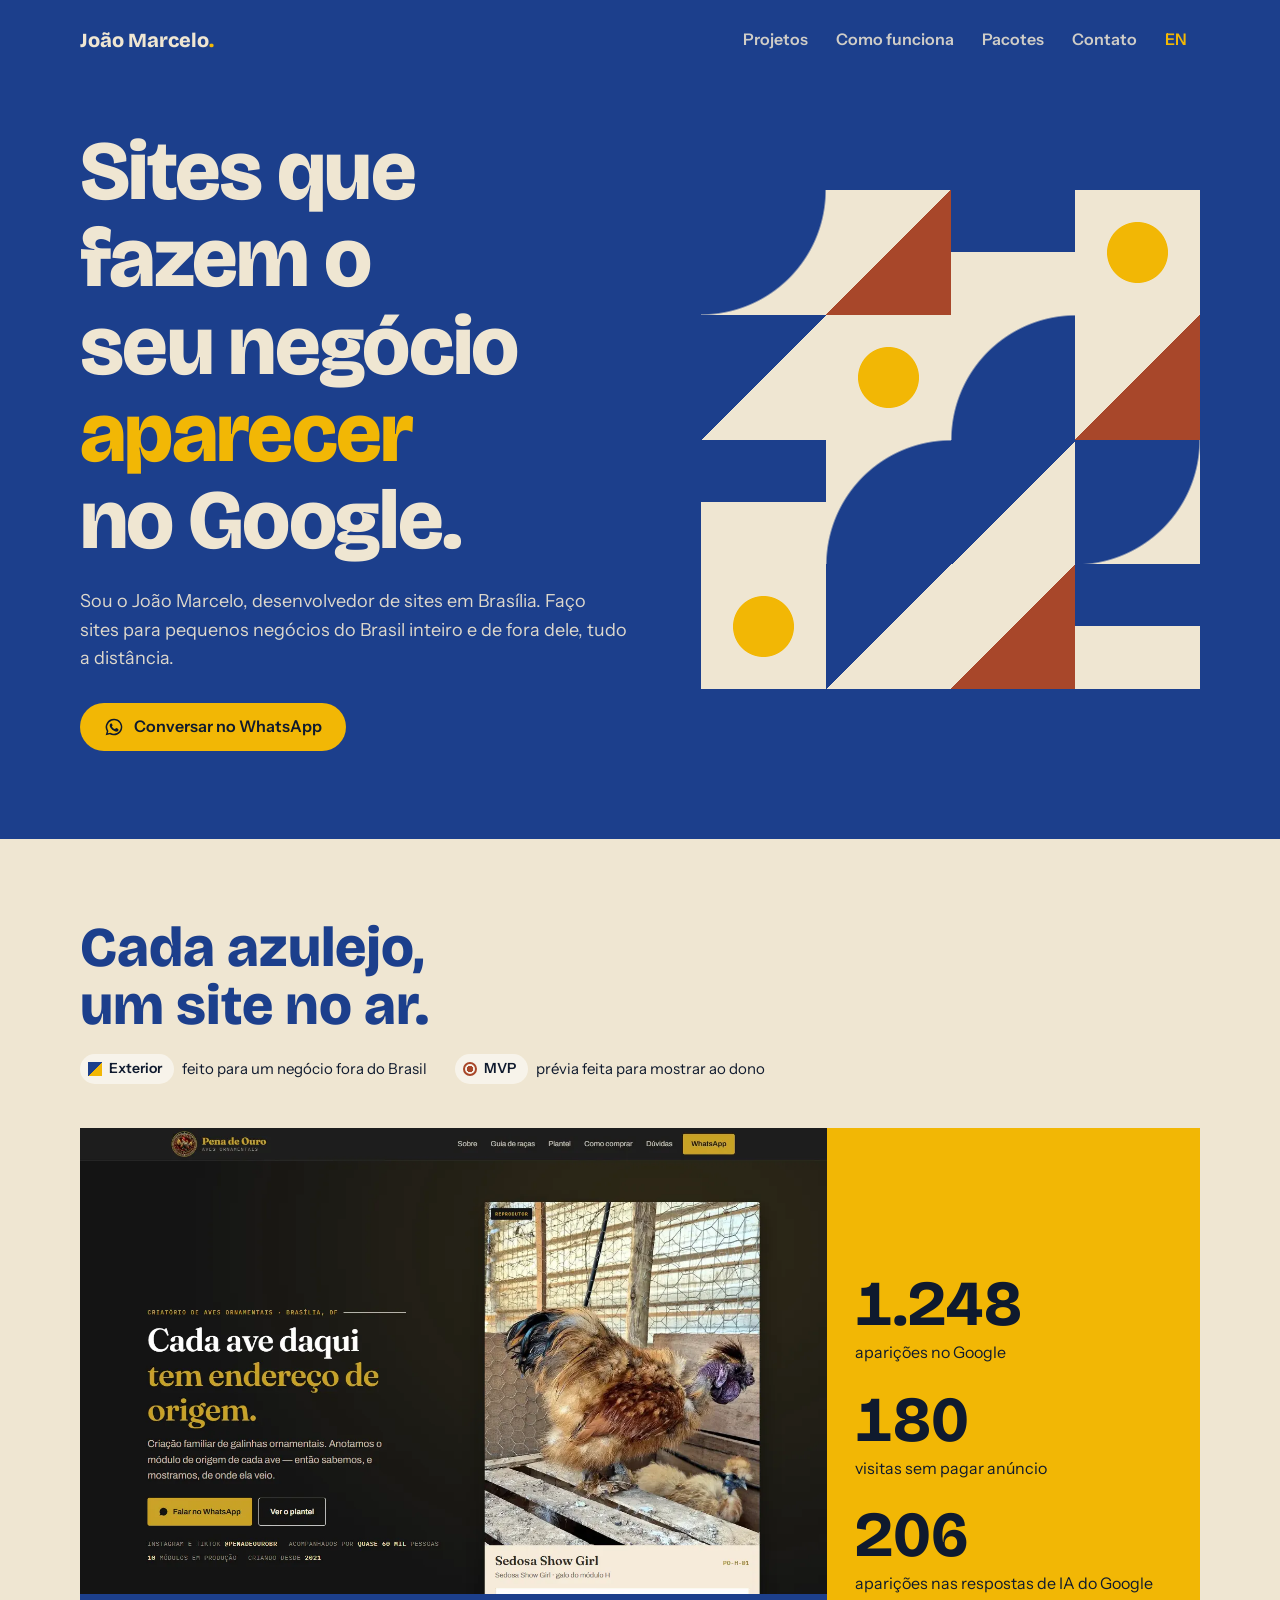
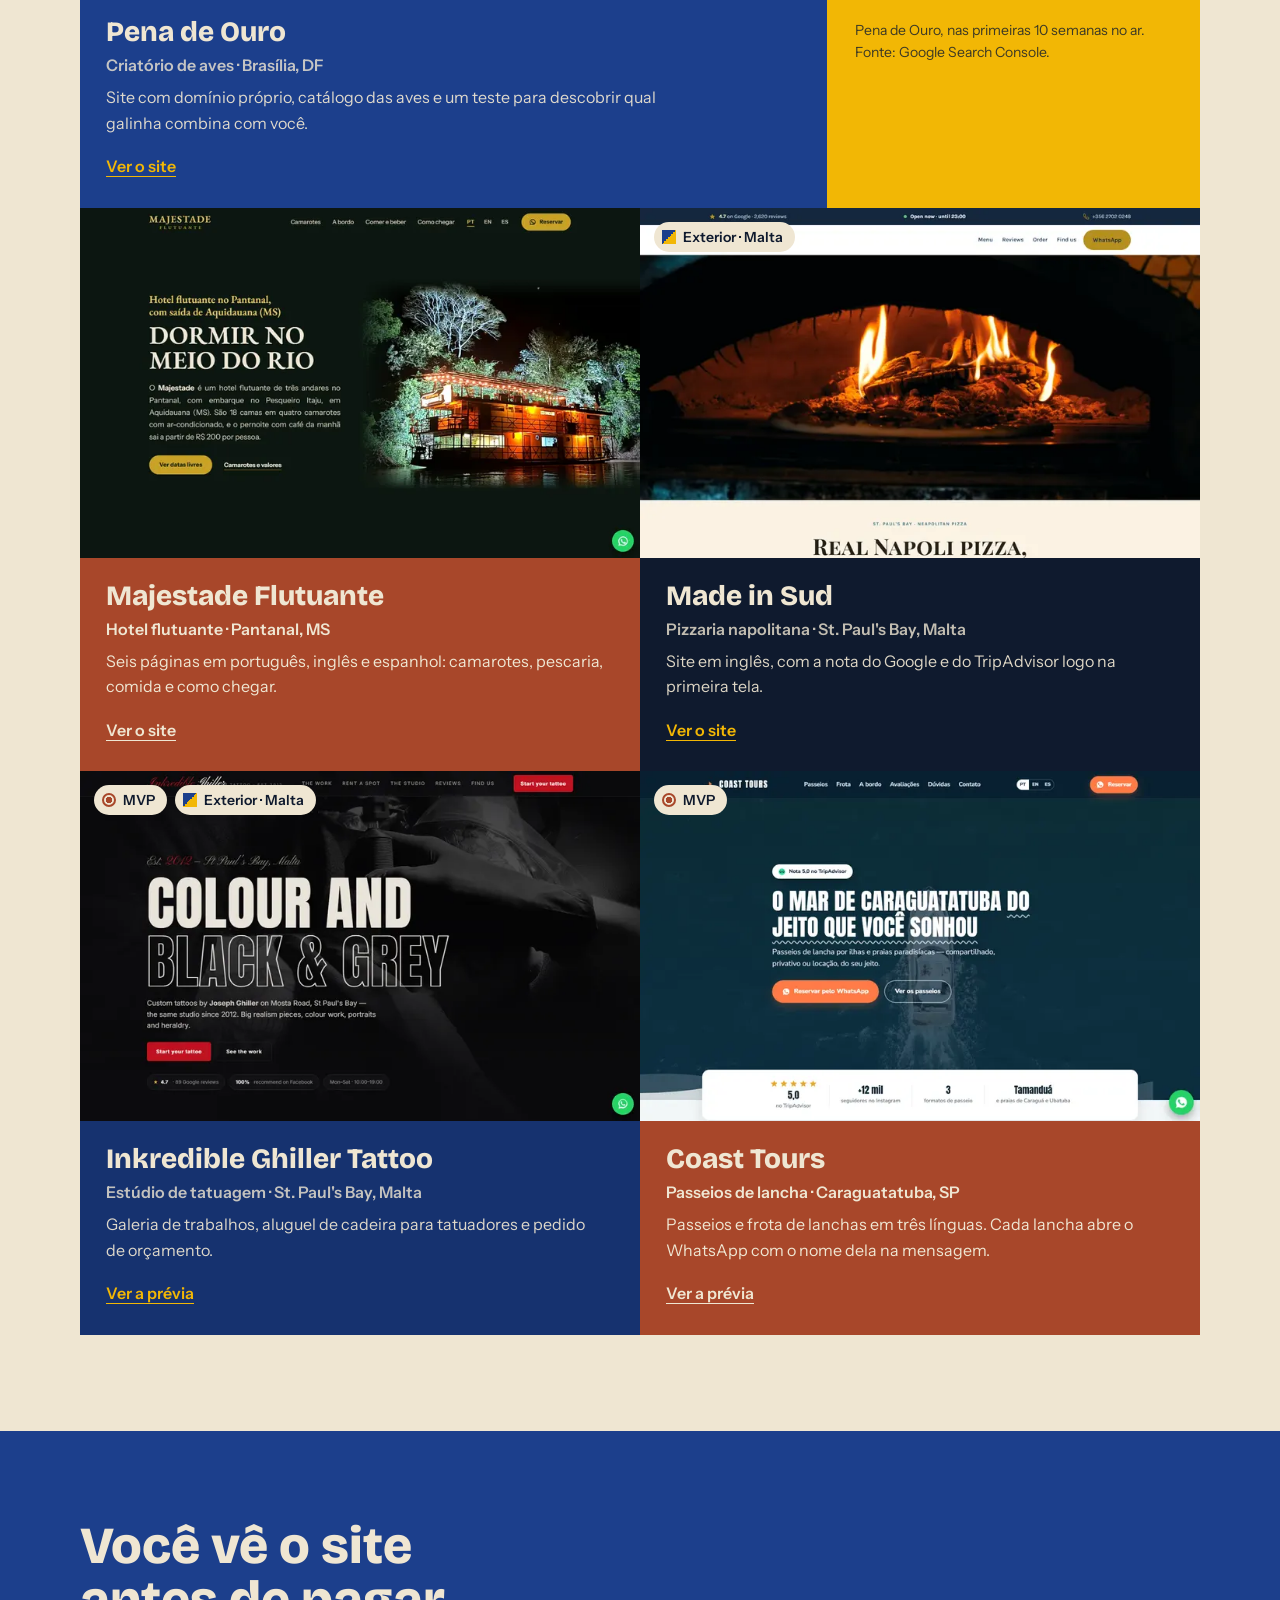
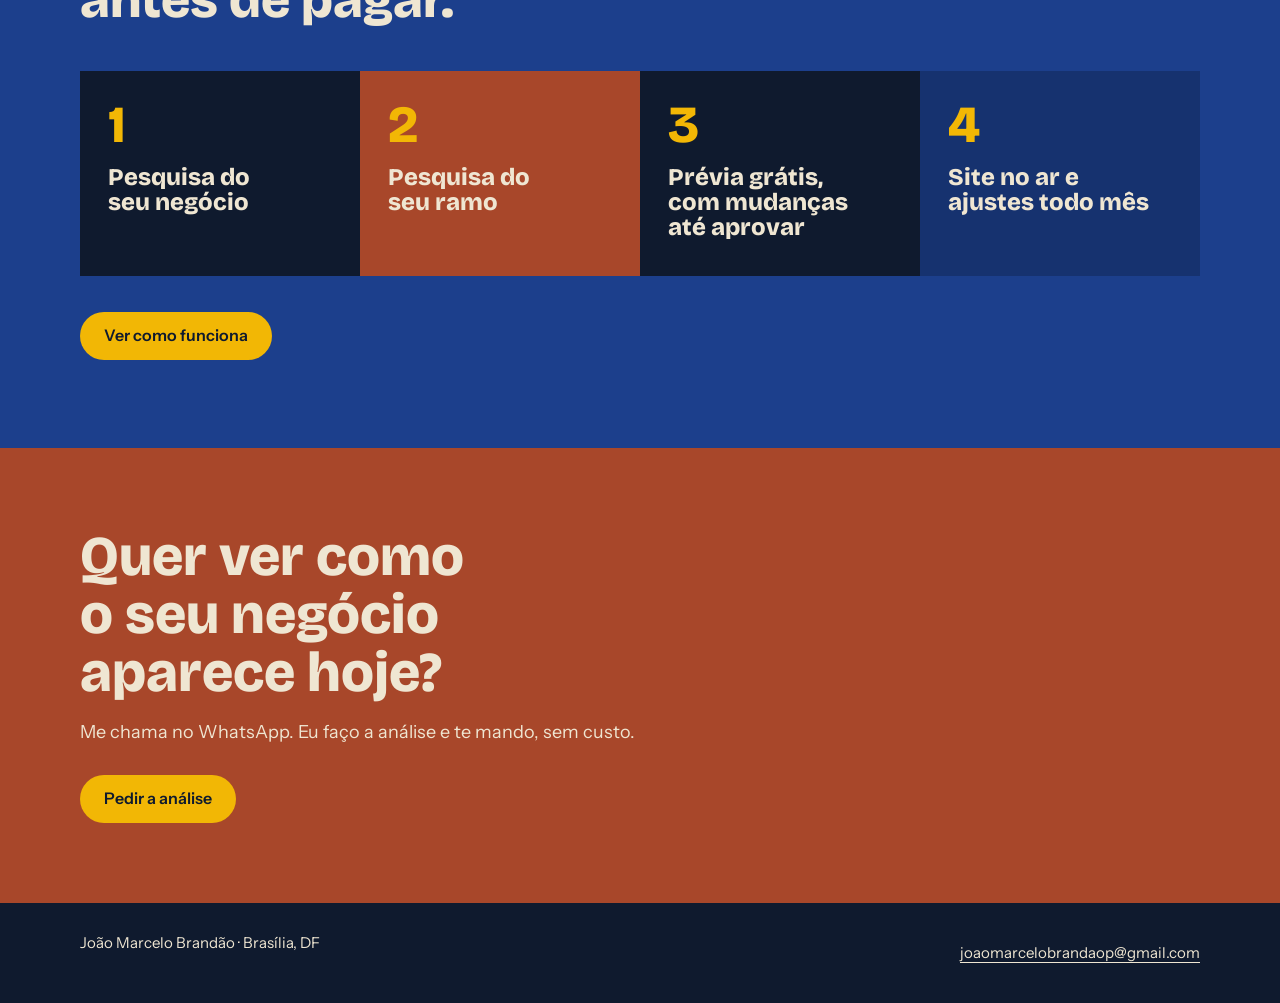
==== index.html @ 2b0d9956 "Portfólio Sites JM: início, como funciona e pacotes, em português e inglês Co-Authored-By: Claude Op" ====
<!doctype html>
<html lang="pt-BR">
<head>
<meta charset="utf-8">
<meta name="viewport" content="width=device-width,initial-scale=1">
<title>João Marcelo · Sites para pequenos negócios</title>
<meta name="description" content="João Marcelo, desenvolvedor de sites em Brasília. Sites para pequenos negócios do Brasil inteiro e do exterior, feitos para aparecer no Google.">
<link rel="icon" href="data:image/svg+xml,%3Csvg xmlns=%27http://www.w3.org/2000/svg%27 viewBox=%270 0 32 32%27%3E%3Crect width=%2732%27 height=%2732%27 fill=%27%23EFE6D2%27/%3E%3Cpath d=%27M0 0h32L0 32z%27 fill=%27%231C3F8C%27/%3E%3Ccircle cx=%2722%27 cy=%2722%27 r=%276%27 fill=%27%23F2B705%27/%3E%3C/svg%3E">
<meta property="og:title" content="João Marcelo · Sites para pequenos negócios">
<meta property="og:description" content="João Marcelo, desenvolvedor de sites em Brasília. Sites para pequenos negócios do Brasil inteiro e do exterior, feitos para aparecer no Google.">
<meta property="og:type" content="website">
<meta property="og:locale" content="pt_BR">
<meta name="theme-color" content="#1C3F8C">
<link rel="alternate" hreflang="pt-BR" href="index.html">
<link rel="alternate" hreflang="en" href="en/index.html">
<link rel="alternate" hreflang="x-default" href="index.html">
<link rel="preload" href="fontes/bricolage-grotesque.woff2" as="font" type="font/woff2" crossorigin>
<link rel="stylesheet" href="estilo.css">
</head>
<body>
<a class="pular" href="#conteudo">Pular para o conteúdo</a>

<header class="wrap topo">
  <a class="marca" href="#">João Marcelo<span>.</span></a>
  <nav><a href="#projetos">Projetos</a><a href="como-funciona.html">Como funciona</a><a href="pacotes.html">Pacotes</a><a href="#contato">Contato</a><a class="lingua" href="en/index.html" lang="en" hreflang="en">EN</a></nav>
</header>

<main id="conteudo">
<section class="wrap hero">
  <div>
    <h1>Sites que fazem o seu negócio <em>aparecer</em> no Google.</h1>
    <p>Sou o João Marcelo, desenvolvedor de sites em Brasília. Faço sites para pequenos negócios do Brasil inteiro e de fora dele, tudo a distância.</p>
    <a class="btn" data-wa="hero" href="#">
      <svg viewBox="0 0 24 24" fill="currentColor" aria-hidden="true"><path d="M12 2a10 10 0 0 0-8.6 15.1L2 22l5-1.3A10 10 0 1 0 12 2Zm0 18.2a8.2 8.2 0 0 1-4.2-1.2l-.3-.2-3 .8.8-2.9-.2-.3A8.2 8.2 0 1 1 12 20.2Zm4.5-6.1c-.2-.1-1.5-.7-1.7-.8-.2-.1-.4-.1-.6.1l-.8 1c-.1.2-.3.2-.5.1a6.7 6.7 0 0 1-3.3-2.9c-.3-.4.2-.4.7-1.3.1-.2 0-.3 0-.4l-.8-1.8c-.2-.5-.4-.4-.6-.4h-.5a1 1 0 0 0-.7.3 3 3 0 0 0-.9 2.2 5.2 5.2 0 0 0 1.1 2.7 11.8 11.8 0 0 0 4.5 4c1.7.7 2.3.8 3.2.6.5-.1 1.5-.6 1.7-1.2.2-.6.2-1.1.2-1.2-.1-.1-.3-.2-.5-.3Z"/></svg>
      Conversar no WhatsApp</a>
  </div>
  <div class="painel" aria-hidden="true">
    <i class="az q1" style="--i:0"></i><i class="az t2" style="--i:1"></i><i class="az h1" style="--i:2"></i><i class="az c1" style="--i:3"></i>
    <i class="az t1" style="--i:4"></i><i class="az c1" style="--i:5"></i><i class="az q2" style="--i:6"></i><i class="az t2" style="--i:7"></i>
    <i class="az h1" style="--i:8"></i><i class="az q2" style="--i:9"></i><i class="az t1" style="--i:10"></i><i class="az q1" style="--i:11"></i>
    <i class="az c1" style="--i:12"></i><i class="az t1" style="--i:13"></i><i class="az t2" style="--i:14"></i><i class="az h1" style="--i:15"></i>
  </div>
</section>

<section class="projetos" id="projetos">
  <div class="wrap">
    <h2>Cada azulejo, um site no ar.</h2>
    <div class="legenda">
      <span><b class="selo ext"><i></i>Exterior</b> feito para um negócio fora do Brasil</span>
      <span><b class="selo mvp"><i></i>MVP</b> prévia feita para mostrar ao dono</span>
    </div>

    <div class="grade">
      <a class="proj grande cor-azul" href="https://criatoriopenadeouro.com.br" target="_blank" rel="noopener">
        <div class="foto"><img src="img/pena-de-ouro-1440.webp" srcset="img/pena-de-ouro-720.webp 720w, img/pena-de-ouro-1440.webp 1440w" sizes="(max-width:860px) 100vw, 760px" width="1440" height="900" alt="Primeira tela do site do Pena de Ouro, com uma galinha ornamental"></div>
        <div class="info">
          <h3>Pena de Ouro</h3>
          <span class="onde">Criatório de aves · Brasília, DF</span>
          <p>Site com domínio próprio, catálogo das aves e um teste para descobrir qual galinha combina com você.</p>
          <span class="ver">Ver o site<span class="sr"> (abre em outra aba)</span></span>
        </div>
      </a>
      <div class="numeros">
        <div><strong>1.248</strong><span>aparições no Google</span></div>
        <div><strong>180</strong><span>visitas sem pagar anúncio</span></div>
        <div><strong>206</strong><span>aparições nas respostas de IA do Google</span></div>
        <small>Pena de Ouro, nas primeiras 10 semanas no ar. Fonte: Google Search Console.</small>
      </div>

      <a class="proj cor-terra" href="https://majestade-flutuante.vercel.app" target="_blank" rel="noopener">
        <div class="foto"><img src="img/majestade-1440.webp" srcset="img/majestade-720.webp 720w, img/majestade-1440.webp 1440w" sizes="(max-width:860px) 100vw, 570px" width="1440" height="900" loading="lazy" alt="Primeira tela do site do Majestade, um hotel flutuante iluminado à noite no rio"></div>
        <div class="info">
          <h3>Majestade Flutuante</h3>
          <span class="onde">Hotel flutuante · Pantanal, MS</span>
          <p>Seis páginas em português, inglês e espanhol: camarotes, pescaria, comida e como chegar.</p>
          <span class="ver">Ver o site<span class="sr"> (abre em outra aba)</span></span>
        </div>
      </a>

      <a class="proj cor-noite" href="https://made-in-sud.vercel.app" target="_blank" rel="noopener">
        <div class="foto"><img src="img/made-in-sud-1440.webp" srcset="img/made-in-sud-720.webp 720w, img/made-in-sud-1440.webp 1440w" sizes="(max-width:860px) 100vw, 570px" width="1440" height="900" loading="lazy" alt="Primeira tela do site da Made in Sud, com o forno a lenha aceso">
          <div class="marcas"><b class="selo ext"><i></i>Exterior · Malta</b></div></div>
        <div class="info">
          <h3>Made in Sud</h3>
          <span class="onde">Pizzaria napolitana · St. Paul's Bay, Malta</span>
          <p>Site em inglês, com a nota do Google e do TripAdvisor logo na primeira tela.</p>
          <span class="ver">Ver o site<span class="sr"> (abre em outra aba)</span></span>
        </div>
      </a>

      <a class="proj cor-azulesc" href="https://inkredibel-ghiller-tattoo-malta.vercel.app" target="_blank" rel="noopener">
        <div class="foto"><img src="img/ghiller-1440.webp" srcset="img/ghiller-720.webp 720w, img/ghiller-1440.webp 1440w" sizes="(max-width:860px) 100vw, 570px" width="1440" height="900" loading="lazy" alt="Primeira tela do site do Inkredible Ghiller Tattoo, em preto e branco">
          <div class="marcas"><b class="selo mvp"><i></i>MVP</b><b class="selo ext"><i></i>Exterior · Malta</b></div></div>
        <div class="info">
          <h3>Inkredible Ghiller Tattoo</h3>
          <span class="onde">Estúdio de tatuagem · St. Paul's Bay, Malta</span>
          <p>Galeria de trabalhos, aluguel de cadeira para tatuadores e pedido de orçamento.</p>
          <span class="ver">Ver a prévia<span class="sr"> (abre em outra aba)</span></span>
        </div>
      </a>

      <a class="proj cor-terra" href="https://coast-tours.vercel.app" target="_blank" rel="noopener">
        <div class="foto"><img src="img/coast-tours-1440.webp" srcset="img/coast-tours-720.webp 720w, img/coast-tours-1440.webp 1440w" sizes="(max-width:860px) 100vw, 570px" width="1440" height="900" loading="lazy" alt="Primeira tela do site da Coast Tours, com o mar de Caraguatatuba">
          <div class="marcas"><b class="selo mvp"><i></i>MVP</b></div></div>
        <div class="info">
          <h3>Coast Tours</h3>
          <span class="onde">Passeios de lancha · Caraguatatuba, SP</span>
          <p>Passeios e frota de lanchas em três línguas. Cada lancha abre o WhatsApp com o nome dela na mensagem.</p>
          <span class="ver">Ver a prévia<span class="sr"> (abre em outra aba)</span></span>
        </div>
      </a>
    </div>
  </div>
</section>

<section class="como" id="como">
  <div class="wrap">
    <h2>Você vê o site antes de pagar.</h2>
    <ol class="passos passos-4">
      <li><h3>Pesquisa do seu negócio</h3></li>
      <li><h3>Pesquisa do seu ramo</h3></li>
      <li><h3>Prévia grátis, com mudanças até aprovar</h3></li>
      <li><h3>Site no ar e ajustes todo mês</h3></li>
    </ol>
    <a class="btn" href="como-funciona.html">Ver como funciona</a>
  </div>
</section>

<section class="contato" id="contato">
  <div class="wrap">
    <h2>Quer ver como o seu negócio aparece hoje?</h2>
    <p>Me chama no WhatsApp. Eu faço a análise e te mando, sem custo.</p>
    <a class="btn" data-wa="contato" href="#">Pedir a análise</a>
  </div>
</section>
</main>

<footer class="rodape">
  <div class="wrap">
    <span>João Marcelo Brandão · Brasília, DF</span>
    <a href="mailto:joaomarcelobrandaop@gmail.com">joaomarcelobrandaop@gmail.com</a>
  </div>
</footer>

<script>
/* ===== CONFIG: dados que você pode editar ===== */
const CONFIG = {
  whatsapp: "5561999986693",
  mensagens: {
    hero: "Oi, João! Vi seu portfólio e quero conversar sobre um site.",
    contato: "Oi, João! Quero a análise de como o meu negócio aparece no Google. Meu negócio é:"
  }
};

/* ===== INTEGRACOES: tudo desligado. Ligar só com banner de consentimento (regra 8). ===== */
const INTEGRACOES = {
  ga4: { ligado: false, id: "" },
  pixel: { ligado: false, id: "" }
};

document.querySelectorAll("[data-wa]").forEach(a => {
  const msg = CONFIG.mensagens[a.dataset.wa] || "";
  a.href = "https://wa.me/" + CONFIG.whatsapp + "?text=" + encodeURIComponent(msg);
  a.target = "_blank"; a.rel = "noopener";
});
</script>
</body>
</html>
---- estilo.css ----
/* fontes guardadas junto com o site (regra 8: nada de IP do visitante indo ao Google) */
@font-face{font-family:"Bricolage Grotesque";font-style:normal;font-weight:500 800;font-display:swap;
  src:url(fontes/bricolage-grotesque.woff2) format("woff2")}
@font-face{font-family:"Instrument Sans";font-style:normal;font-weight:400 600;font-display:swap;
  src:url(fontes/instrument-sans.woff2) format("woff2")}
:root{
  --azul:#1C3F8C; --azul-esc:#16326F; --ipe:#F2B705; --terra:#A8472A;
  --papel:#EFE6D2; --noite:#0F1A2E; --ipe-claro:#FFC933;
  --ease-out:cubic-bezier(0.23,1,0.32,1);
}
*{box-sizing:border-box;margin:0;padding:0}
html{scroll-behavior:smooth}
body{font:16px/1.6 "Instrument Sans",system-ui,sans-serif;color:var(--papel);background:var(--azul);overflow-x:hidden}
img{display:block;max-width:100%;height:auto}
a{color:inherit}
h1,h2,h3{font-family:"Bricolage Grotesque",sans-serif;font-weight:800;line-height:1.04;text-wrap:balance}
.wrap{max-width:1160px;margin:0 auto;padding:0 20px}
:focus-visible{outline:3px solid var(--ipe);outline-offset:3px}

.btn{display:inline-flex;align-items:center;gap:10px;min-height:48px;padding:0 24px;border-radius:999px;
  background:var(--ipe);color:var(--noite);font-weight:600;text-decoration:none;transition:transform .16s var(--ease-out)}
.btn:active{transform:scale(.97)}
.btn svg{width:20px;height:20px}

/* ---------- topo ---------- */
.topo{display:flex;justify-content:space-between;align-items:center;padding-block:18px}
.marca{display:inline-flex;align-items:center;min-height:44px;font-family:"Bricolage Grotesque";font-weight:800;font-size:20px;text-decoration:none}
.marca span{color:var(--ipe)}
.topo nav{display:flex;gap:4px}
.topo nav a{display:inline-flex;align-items:center;min-height:44px;padding:0 12px;text-decoration:none;font-weight:600;opacity:.85}
.topo nav a:hover{opacity:1}

/* ---------- hero ---------- */
.hero{display:grid;grid-template-columns:1.15fr 1fr;gap:48px;align-items:center;padding-block:48px 88px}
.hero h1{font-size:clamp(40px,6.6vw,84px);letter-spacing:-.02em}
.hero h1 em{font-style:normal;color:var(--ipe)}
.hero p{max-width:46ch;margin:22px 0 30px;font-size:18px;opacity:.92}

/* painel de azulejos: assinatura da página */
.painel{display:grid;grid-template-columns:repeat(4,1fr);aspect-ratio:1}
.az{background:var(--papel);position:relative;overflow:hidden}
.az::before{content:"";position:absolute;inset:0}
.q1::before{background:radial-gradient(circle at 0 0,var(--azul) 70%,transparent 71%)}
.q2::before{background:radial-gradient(circle at 100% 100%,var(--azul) 70%,transparent 71%)}
.t1::before{background:linear-gradient(135deg,var(--azul) 50%,transparent 50%)}
.t2::before{background:linear-gradient(-45deg,var(--terra) 50%,transparent 50%)}
.h1::before{background:linear-gradient(var(--azul) 50%,transparent 50%)}
.c1::before{background:radial-gradient(circle,var(--ipe) 34%,transparent 35%)}
@media (prefers-reduced-motion:no-preference){
  .painel .az{animation:assenta .5s var(--ease-out) both;animation-delay:calc(var(--i) * 45ms)}
  @keyframes assenta{from{opacity:0;transform:scale(.94)}}
}

/* ---------- projetos ---------- */
.projetos{background:var(--papel);color:var(--noite);padding:80px 0 96px}
.projetos h2{font-size:clamp(34px,4.6vw,56px);color:var(--azul);max-width:16ch}
.legenda{display:flex;flex-wrap:wrap;gap:12px 28px;margin-top:18px;font-size:15px}
.legenda span{display:inline-flex;align-items:center;gap:8px}

.grade{display:grid;grid-template-columns:repeat(6,1fr);margin-top:44px}
.proj{grid-column:span 3;display:flex;flex-direction:column;text-decoration:none;color:var(--papel)}
.proj.grande{grid-column:span 4}
.proj .foto{position:relative;overflow:hidden;aspect-ratio:16/10;background:var(--noite)}
.proj .foto img{width:100%;height:100%;object-fit:cover;object-position:top;transition:transform .5s var(--ease-out)}
@media (hover:hover) and (pointer:fine){ .proj:hover .foto img{transform:scale(1.03)} }
.proj .info{flex:1;padding:24px 26px 28px;display:flex;flex-direction:column;gap:6px}
.proj h3{font-size:28px}
.proj .onde{font-weight:600;opacity:.8}
.proj p{opacity:.92;max-width:52ch}
.proj .ver{margin-top:auto;padding-top:12px;font-weight:600;color:var(--ipe);text-decoration:underline;text-underline-offset:4px}
.cor-azul .info{background:var(--azul)}
.cor-terra .info{background:var(--terra)}
.cor-noite .info{background:var(--noite)}
.cor-azulesc .info{background:var(--azul-esc)}

.marcas{display:flex;flex-wrap:wrap;gap:8px;position:absolute;top:14px;left:14px}
.selo{display:inline-flex;align-items:center;gap:7px;min-height:30px;padding:0 12px 0 8px;border-radius:999px;font-size:14px;font-weight:600;background:var(--papel);color:var(--noite)}
.selo i{width:14px;height:14px;flex:none}
.selo.ext i{background:linear-gradient(135deg,var(--azul) 50%,var(--ipe) 50%)}
.selo.mvp i{background:radial-gradient(circle,var(--terra) 45%,transparent 46%);border:2px solid var(--terra);border-radius:50%}
.legenda .selo{background:#fff8}

/* números do Pena de Ouro */
.numeros{grid-column:span 2;background:var(--ipe);color:var(--noite);padding:32px 28px;display:flex;flex-direction:column;justify-content:center;gap:22px}
.numeros strong{display:block;font-family:"Bricolage Grotesque";font-size:clamp(44px,5vw,64px);line-height:1;font-variant-numeric:tabular-nums}
.numeros span{display:block;margin-top:4px}
.numeros small{font-size:14px;opacity:.8}

/* ---------- como trabalho ---------- */
.como{background:var(--azul);padding:88px 0}
.como h2{font-size:clamp(32px,4.4vw,52px);max-width:18ch}
.passos{list-style:none;display:grid;grid-template-columns:repeat(3,1fr);gap:0;margin-top:44px;counter-reset:p}
.passos li{padding:28px;counter-increment:p;background:var(--azul-esc)}
.passos li:nth-child(2){background:var(--terra)}
.passos li:nth-child(3){background:var(--noite)}
.passos li::before{content:counter(p);display:block;font-family:"Bricolage Grotesque";font-weight:800;font-size:52px;line-height:1;color:var(--ipe);margin-bottom:14px}
.passos h3{font-size:24px;margin-bottom:8px}
.passos-4{grid-template-columns:repeat(4,1fr);margin-bottom:36px}
.passos-4 li:nth-child(4){background:var(--azul-esc)}
.passos-4 li:nth-child(1){background:var(--noite)}

/* ---------- página: como funciona ---------- */
.ativo{opacity:1!important;text-decoration:underline!important;text-underline-offset:6px}
.abre{padding-block:40px 72px}
.abre h1{font-size:clamp(40px,6.4vw,80px);letter-spacing:-.02em;max-width:14ch}
.abre p{max-width:52ch;margin-top:20px;font-size:18px;opacity:.92}
.etapa{padding:80px 0;color:var(--papel)}
.etapa .wrap{display:grid;grid-template-columns:160px 1fr;gap:40px}
.etapa .n{font-family:"Bricolage Grotesque";font-weight:800;font-size:120px;line-height:.85;color:var(--ipe)}
.etapa h2{font-size:clamp(30px,4vw,48px);max-width:20ch;margin-bottom:18px}
.etapa p{max-width:60ch;font-size:18px;margin-bottom:14px}
.etapa ul{list-style:none;display:grid;grid-template-columns:repeat(2,1fr);gap:2px;margin:26px 0 8px;max-width:760px}
.etapa li{padding:16px 18px;background:#0002}
.etapa .recebe{margin-top:22px;font-weight:600;color:var(--ipe)}
.e1{background:var(--noite)} .e2{background:var(--azul-esc)} .e3{background:var(--terra)} .e4{background:var(--azul)}
.e2 .exemplo{margin-top:26px;padding:24px;background:var(--papel);color:var(--noite);max-width:760px}
.e2 .exemplo h3{font-size:22px;margin-bottom:8px;color:var(--azul)}
.e2 .exemplo p{font-size:16px}
.e2 .exemplo ul{margin-top:14px}
.e2 .exemplo li{background:#1C3F8C14}

/* ---------- contato ---------- */
.contato{background:var(--terra);padding:80px 0}
.contato h2{font-size:clamp(32px,4.6vw,56px);max-width:16ch;margin-bottom:16px}
.contato p{max-width:48ch;margin-bottom:28px;font-size:18px}
.rodape{background:var(--noite);padding:28px 0;font-size:15px}
.rodape .wrap{display:flex;flex-wrap:wrap;justify-content:space-between;gap:12px}
.rodape a{display:inline-flex;align-items:center;min-height:44px}

@media (max-width:860px){
  .hero{grid-template-columns:1fr;padding-block:24px 64px;gap:36px}
  .painel{max-width:340px}
  .grade{grid-template-columns:1fr}
  .proj,.proj.grande,.numeros{grid-column:auto}
  .passos,.passos-4{grid-template-columns:1fr}
  .etapa{padding:56px 0}
  .etapa .wrap{grid-template-columns:1fr;gap:12px}
  .etapa .n{font-size:72px}
  .etapa ul{grid-template-columns:1fr}
  .topo{flex-wrap:wrap;padding-block:10px 4px}
  .topo nav{width:100%;flex-wrap:wrap;justify-content:space-between}
  .topo nav a{padding:0 6px;font-size:15px;white-space:nowrap}
  .topo nav a:first-child{padding-left:0}
  .topo nav a:last-child{padding-right:0}
}

/* ---------- página: pacotes ---------- */
.pacotes{background:var(--papel);color:var(--noite);padding:72px 0}
.planos{display:grid;grid-template-columns:repeat(4,1fr)}
.plano{padding:30px 26px;display:flex;flex-direction:column;gap:10px;color:var(--papel)}
.plano h2{font-size:30px}
.plano .preco strong{font-family:"Bricolage Grotesque";font-size:40px;font-weight:800;color:var(--ipe);font-variant-numeric:tabular-nums}
.plano .mensal{font-weight:600}
.plano .pra{opacity:.85;font-size:15px}
.plano .btn{margin-top:auto;align-self:flex-start}
.p1{background:var(--azul)} .p2{background:var(--terra)} .p3{background:var(--noite)} .p4{background:var(--azul-esc)}
.pacotes .nota{max-width:70ch;margin-top:24px;font-size:15px}
.todos{background:var(--azul);padding:80px 0}
.todos h2,.compara h2{font-size:clamp(30px,4.2vw,50px);max-width:20ch}
.lead{max-width:62ch;font-size:18px;margin-top:16px}
.lista{list-style:none;display:grid;grid-template-columns:repeat(2,1fr);gap:2px;margin-top:32px;max-width:900px}
.lista li{padding:16px 18px;background:var(--azul-esc)}
.compara{background:var(--noite);padding:80px 0}
.lados{display:grid;grid-template-columns:1fr 1fr;margin-top:36px}
.lado{padding:30px 28px;display:flex;flex-direction:column;gap:12px}
.l1{background:var(--azul-esc)} .l2{background:var(--terra)}
.lado h3{font-size:28px;color:var(--ipe)}
.lado .ex{font-size:15px;opacity:.85}
.lado .bom{font-weight:600;margin-top:auto}
.compara .fim{margin-top:32px}
@media (max-width:1000px){ .planos{grid-template-columns:1fr 1fr} }
@media (max-width:860px){ .planos,.lista,.lados{grid-template-columns:1fr} }

/* contraste sobre terra: amarelo só em letra grande; texto pequeno em creme cheio */
.cor-terra .ver,.e3 .recebe{color:var(--papel)}
.cor-terra .onde,.cor-terra p,.p2 .pra,.l2 .ex{opacity:1}

/* ---------- acabamento ---------- */
::selection{background:var(--ipe);color:var(--noite)}
p,li{text-wrap:pretty}
.pular{position:absolute;left:16px;top:-60px;z-index:10;padding:12px 18px;background:var(--ipe);color:var(--noite);font-weight:600;border-radius:999px;text-decoration:none}
.pular:focus{top:12px}
.sr{position:absolute;width:1px;height:1px;overflow:hidden;clip:rect(0 0 0 0);white-space:nowrap}
.rodape a{text-underline-offset:4px}
@media (hover:hover) and (pointer:fine){
  .btn{transition:transform .16s var(--ease-out),background-color .16s ease}
  .btn:hover{background:var(--ipe-claro)}
  .proj:hover .ver{text-decoration-thickness:2px}
}
.topo nav .lingua{opacity:1;color:var(--ipe);letter-spacing:.04em}
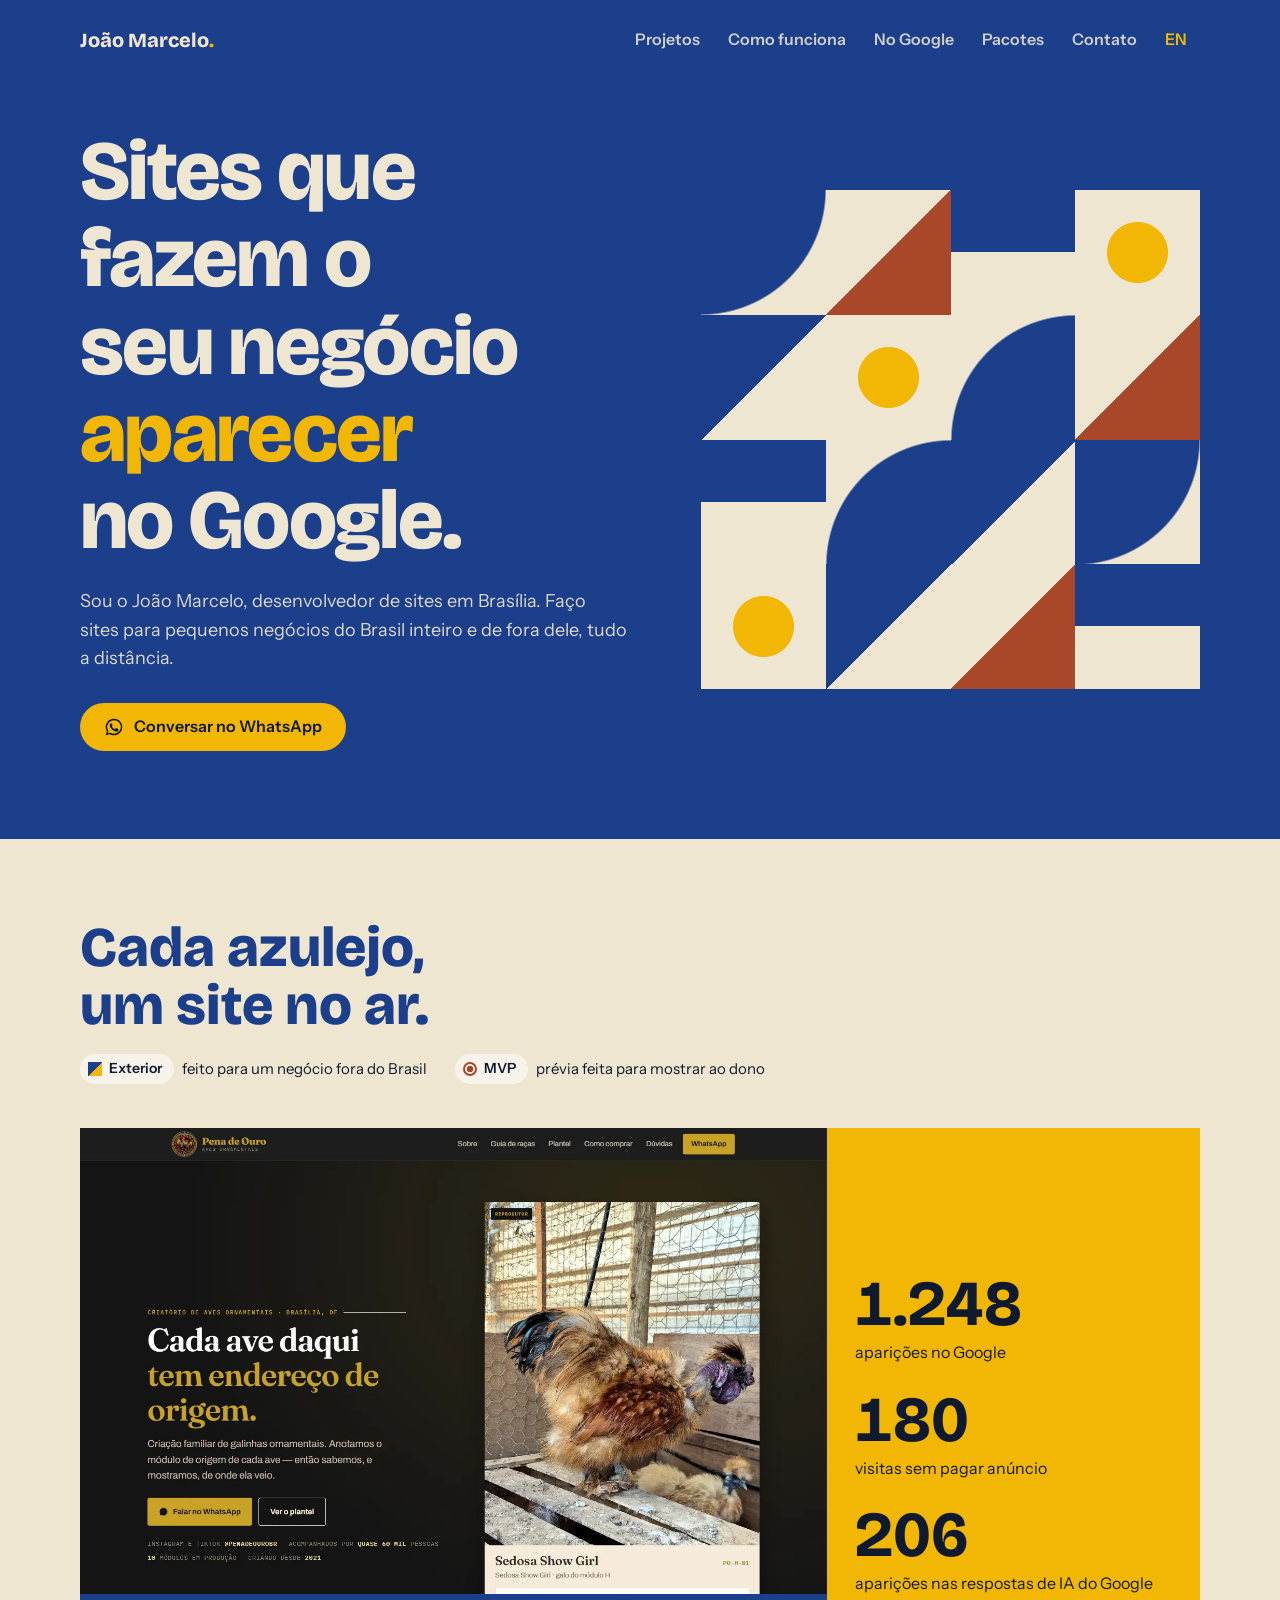
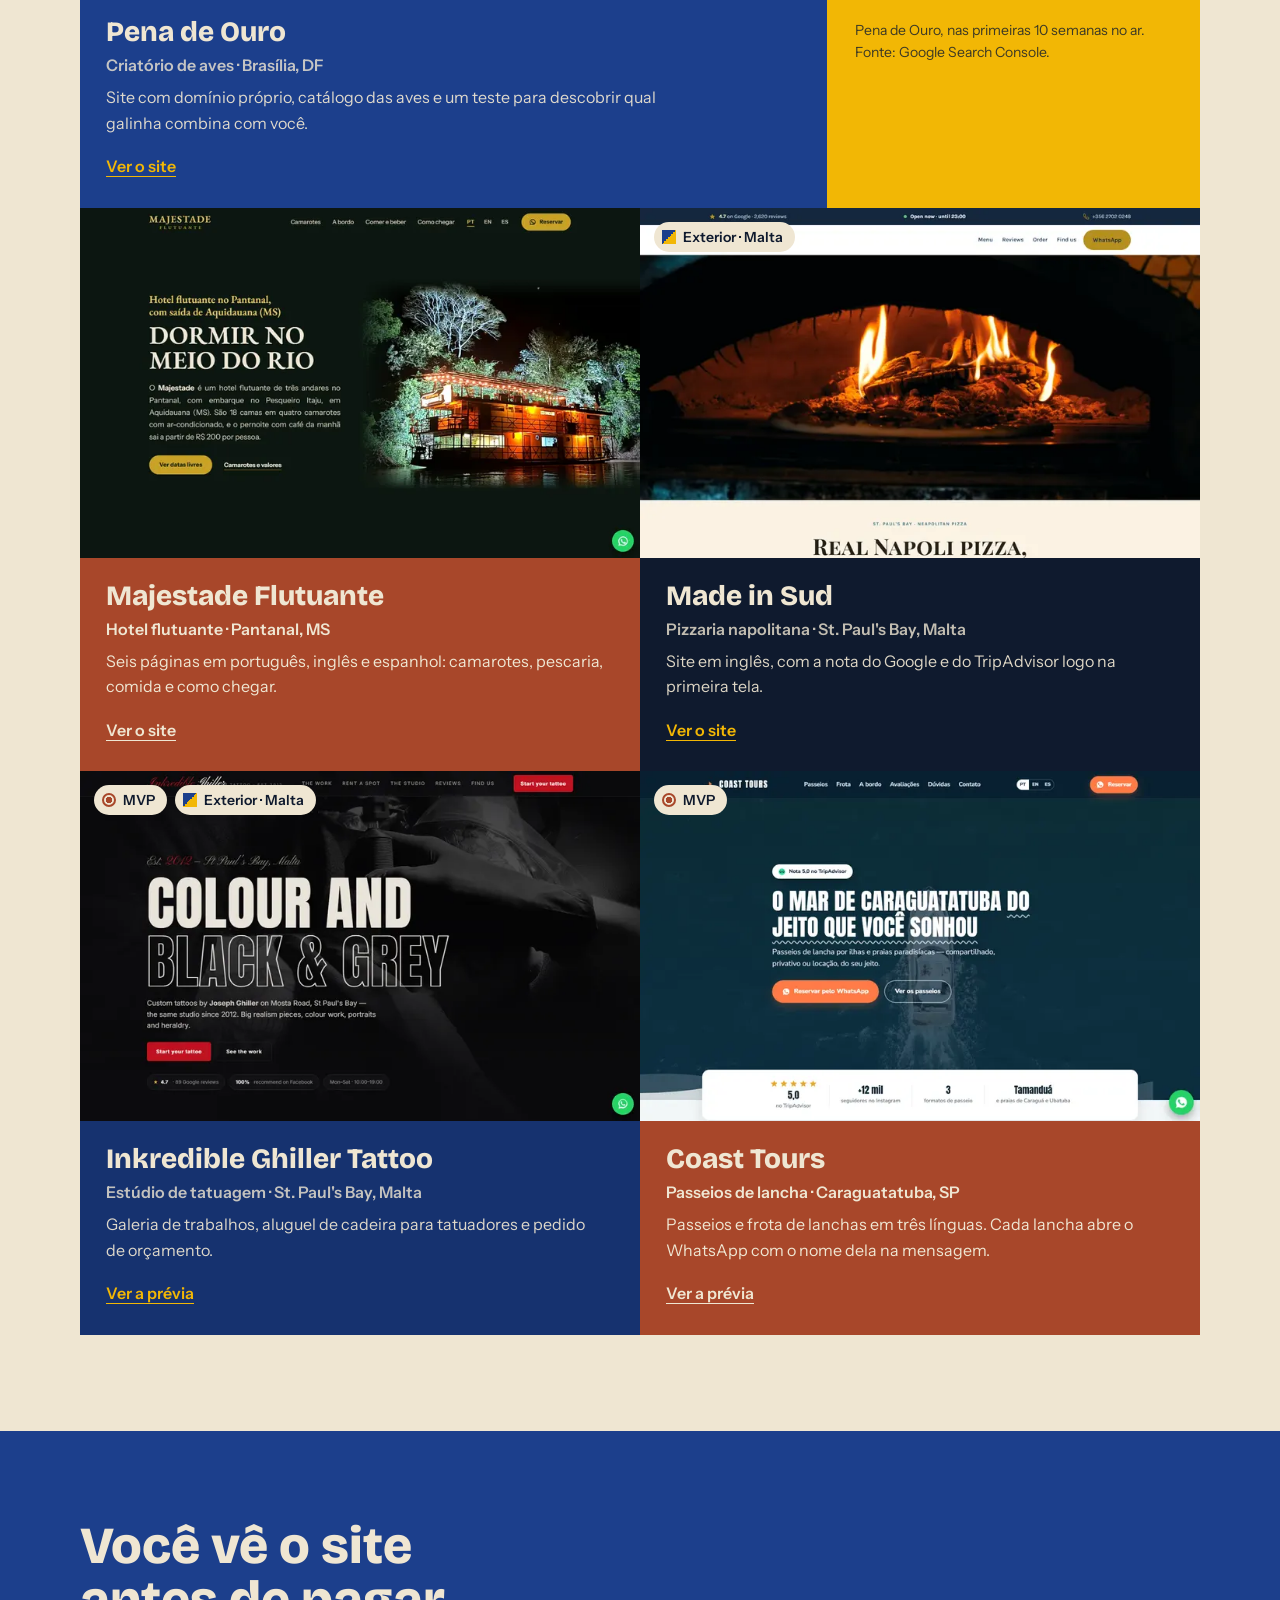
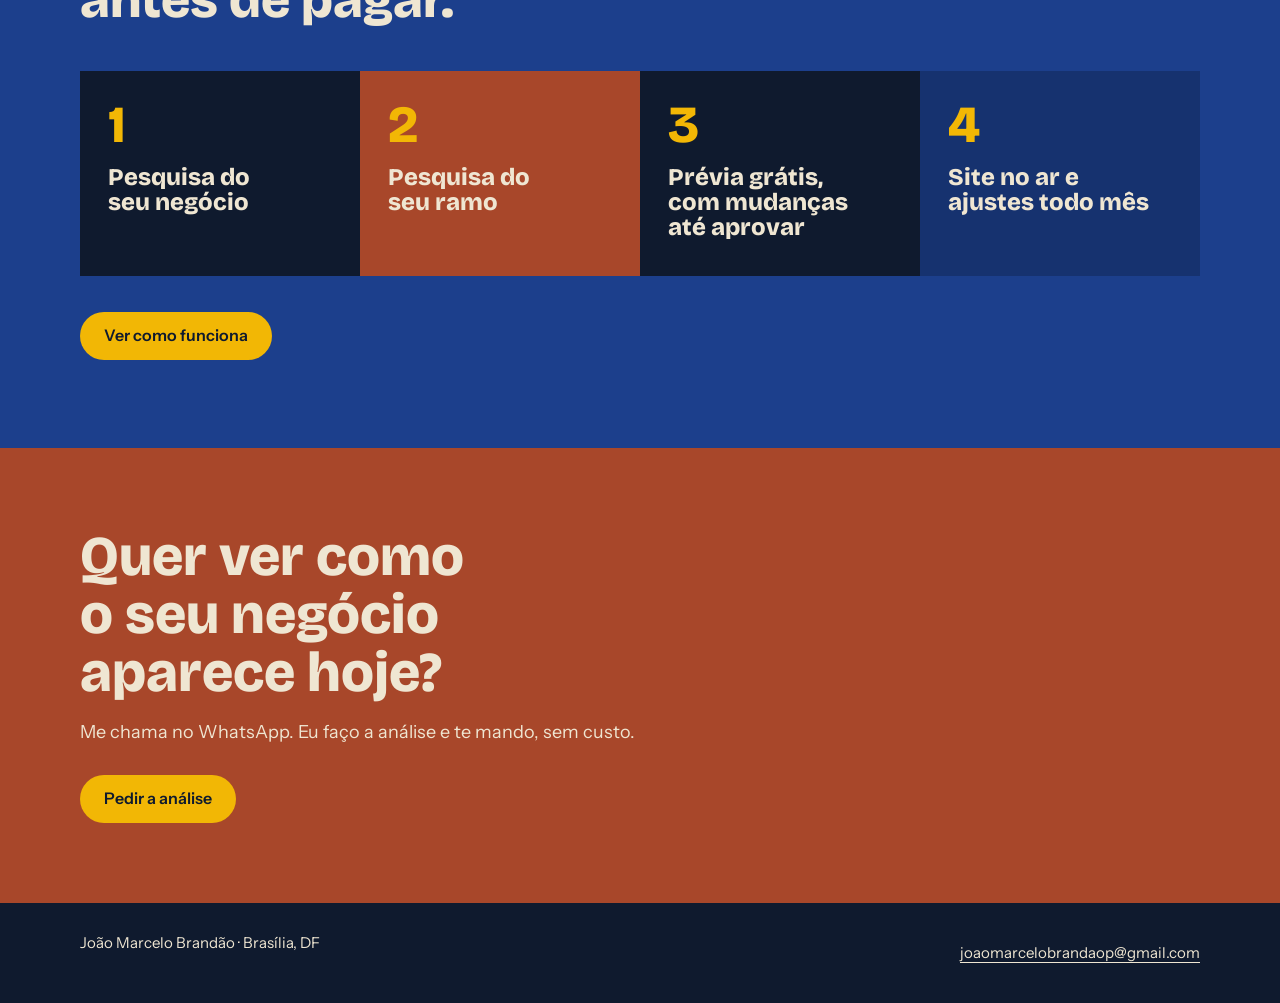
==== commit d183b1ab: "Página nova: como aparecer no Google (PT e EN), com link no menu Co-Authored-By: Claude Opus 5.5 <no" ====
--- a/index.html
+++ b/index.html
@@ -22,7 +22,7 @@
 
 <header class="wrap topo">
   <a class="marca" href="#">João Marcelo<span>.</span></a>
-  <nav><a href="#projetos">Projetos</a><a href="como-funciona.html">Como funciona</a><a href="pacotes.html">Pacotes</a><a href="#contato">Contato</a><a class="lingua" href="en/index.html" lang="en" hreflang="en">EN</a></nav>
+  <nav><a href="#projetos">Projetos</a><a href="como-funciona.html">Como funciona</a><a href="google.html">No Google</a><a href="pacotes.html">Pacotes</a><a href="#contato">Contato</a><a class="lingua" href="en/index.html" lang="en" hreflang="en">EN</a></nav>
 </header>
 
 <main id="conteudo">
--- a/estilo.css
+++ b/estilo.css
@@ -188,3 +188,41 @@
   .proj:hover .ver{text-decoration-thickness:2px}
 }
 .topo nav .lingua{opacity:1;color:var(--ipe);letter-spacing:.04em}
+
+/* ---------- página: no Google ---------- */
+.exemplo-feira{background:var(--papel);color:var(--noite);padding:80px 0}
+.exemplo-feira h2{font-size:clamp(30px,4.2vw,50px);color:var(--azul);max-width:20ch}
+.buscas{width:100%;max-width:640px;margin-top:32px;border-collapse:collapse;font-variant-numeric:tabular-nums}
+.buscas th,.buscas td{padding:14px 16px;text-align:left}
+.buscas th{font-size:15px;background:var(--azul);color:var(--papel)}
+.buscas td:last-child,.buscas th:last-child{text-align:right;white-space:nowrap}
+.buscas tbody tr:nth-child(odd){background:#1C3F8C14}
+.sub{font-size:clamp(24px,3vw,32px);color:var(--azul);margin-top:56px}
+.barras{list-style:none;display:grid;gap:2px;margin-top:24px;max-width:900px}
+.barras li{display:grid;grid-template-columns:200px 1fr 72px;grid-template-areas:"rot barra num" ". obs obs";align-items:center;gap:4px 16px;padding:16px 18px;background:var(--azul);color:var(--papel)}
+.barras li:nth-child(2){background:var(--azul-esc)}
+.barras li:nth-child(3){background:var(--terra)}
+.barras li:nth-child(4){background:var(--noite)}
+.barras .rot{grid-area:rot;font-weight:600}
+.barras .barra{grid-area:barra;height:14px;background:#EFE6D233;position:relative}
+.barras .barra::after{content:"";position:absolute;inset:0 auto 0 0;width:calc(var(--v) * 1%);min-width:4px;background:var(--ipe);transform-origin:left}
+.barras .num{grid-area:num;text-align:right;font-family:"Bricolage Grotesque";font-weight:800;font-size:24px;font-variant-numeric:tabular-nums}
+.barras .obs{grid-area:obs;font-size:15px}
+@media (prefers-reduced-motion:no-preference){
+  .js .barras.vista .barra::after{animation:cresce .7s var(--ease-out) both;animation-delay:calc(var(--v) * 4ms)}
+  @keyframes cresce{from{transform:scaleX(0)}}
+}
+.nota-ex{max-width:62ch;margin-top:24px;font-size:16px}
+.e4 .real{margin-top:28px;padding:26px;background:var(--ipe);color:var(--noite);max-width:760px}
+.e4 .real-t{font-family:"Bricolage Grotesque";font-weight:800;font-size:22px;margin-bottom:6px}
+.e4 .real p{font-size:16px}
+.real-n{display:grid;grid-template-columns:repeat(3,1fr);gap:16px;margin:18px 0 12px}
+.real-n strong{display:block;font-family:"Bricolage Grotesque";font-size:clamp(34px,4vw,48px);line-height:1;font-variant-numeric:tabular-nums}
+.real-n span{display:block;margin-top:4px;font-size:15px}
+.e4 .real small{font-size:14px}
+.e3 li strong,.e1 li strong{color:var(--ipe)}
+.e3 li strong{color:var(--papel);text-decoration:underline;text-underline-offset:3px}
+@media (max-width:860px){
+  .barras li{grid-template-columns:1fr auto;grid-template-areas:"rot num" "barra barra" "obs obs"}
+  .real-n{grid-template-columns:1fr}
+}
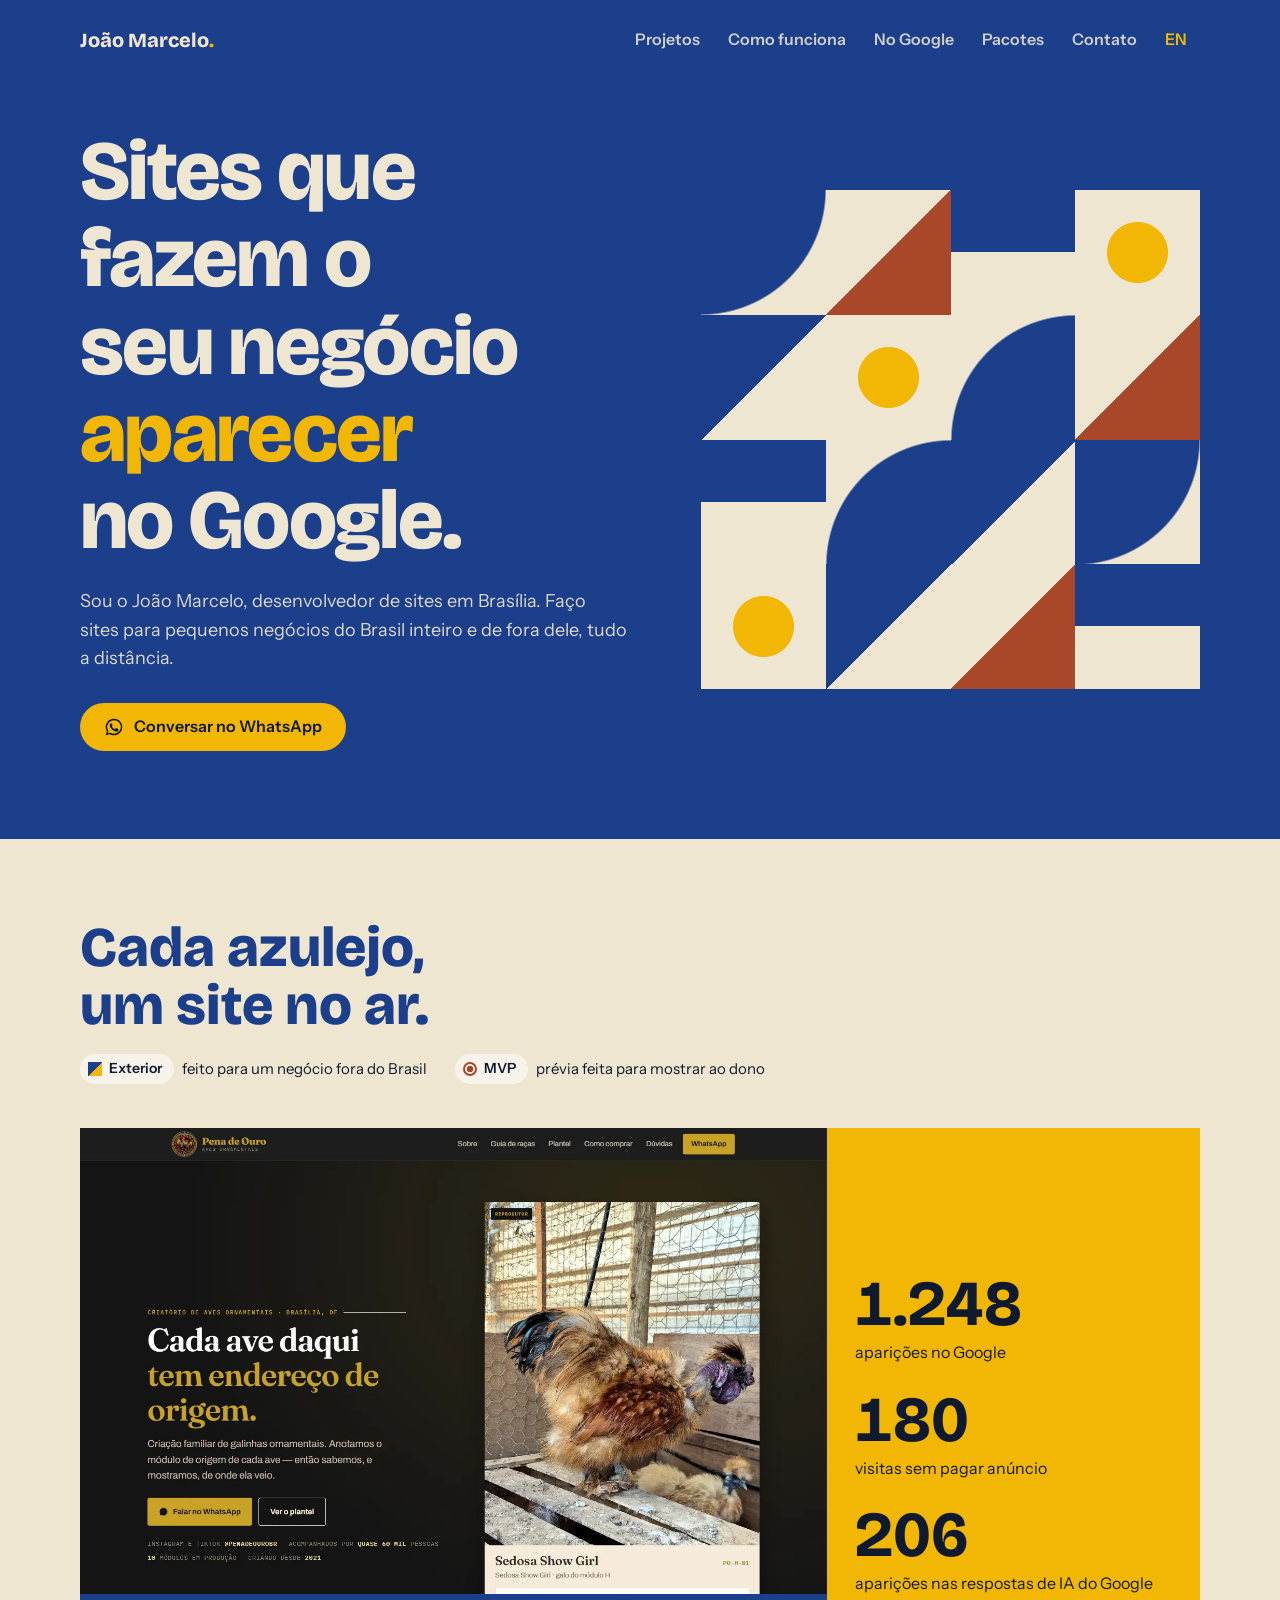
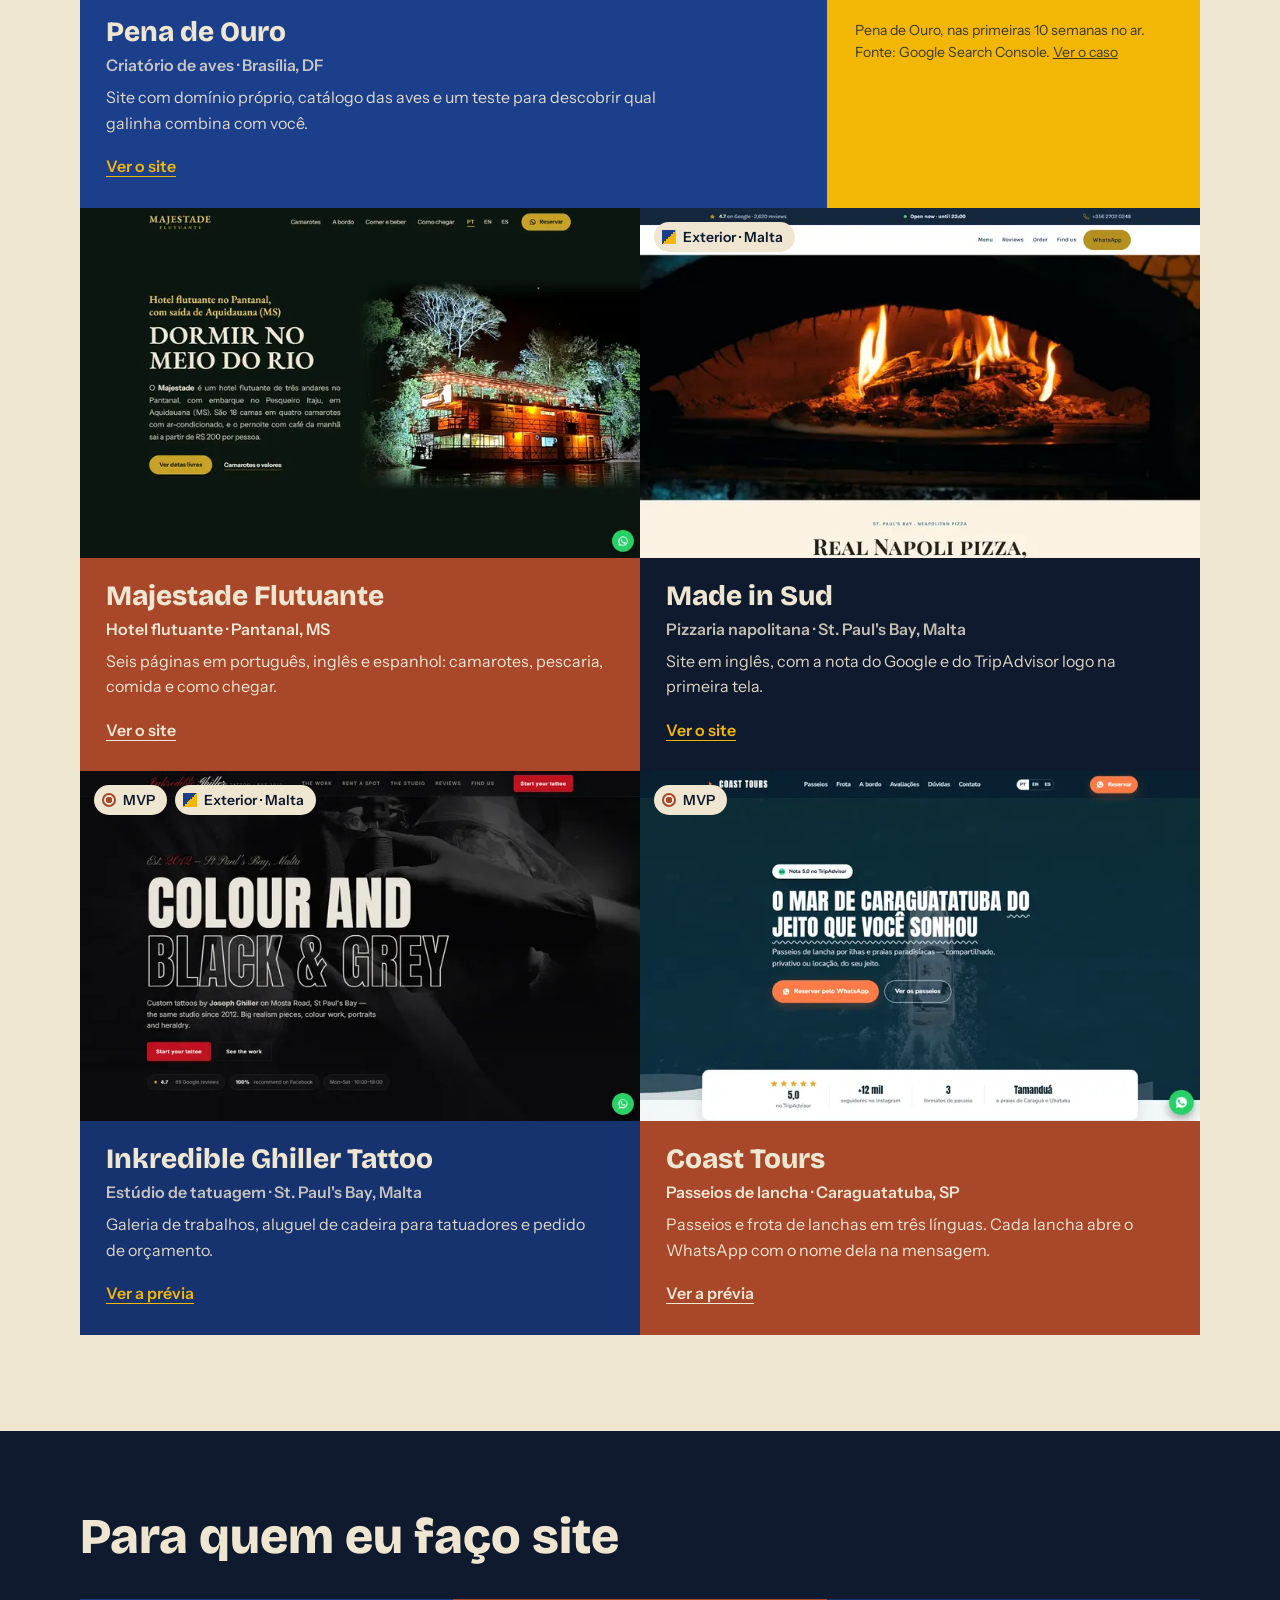
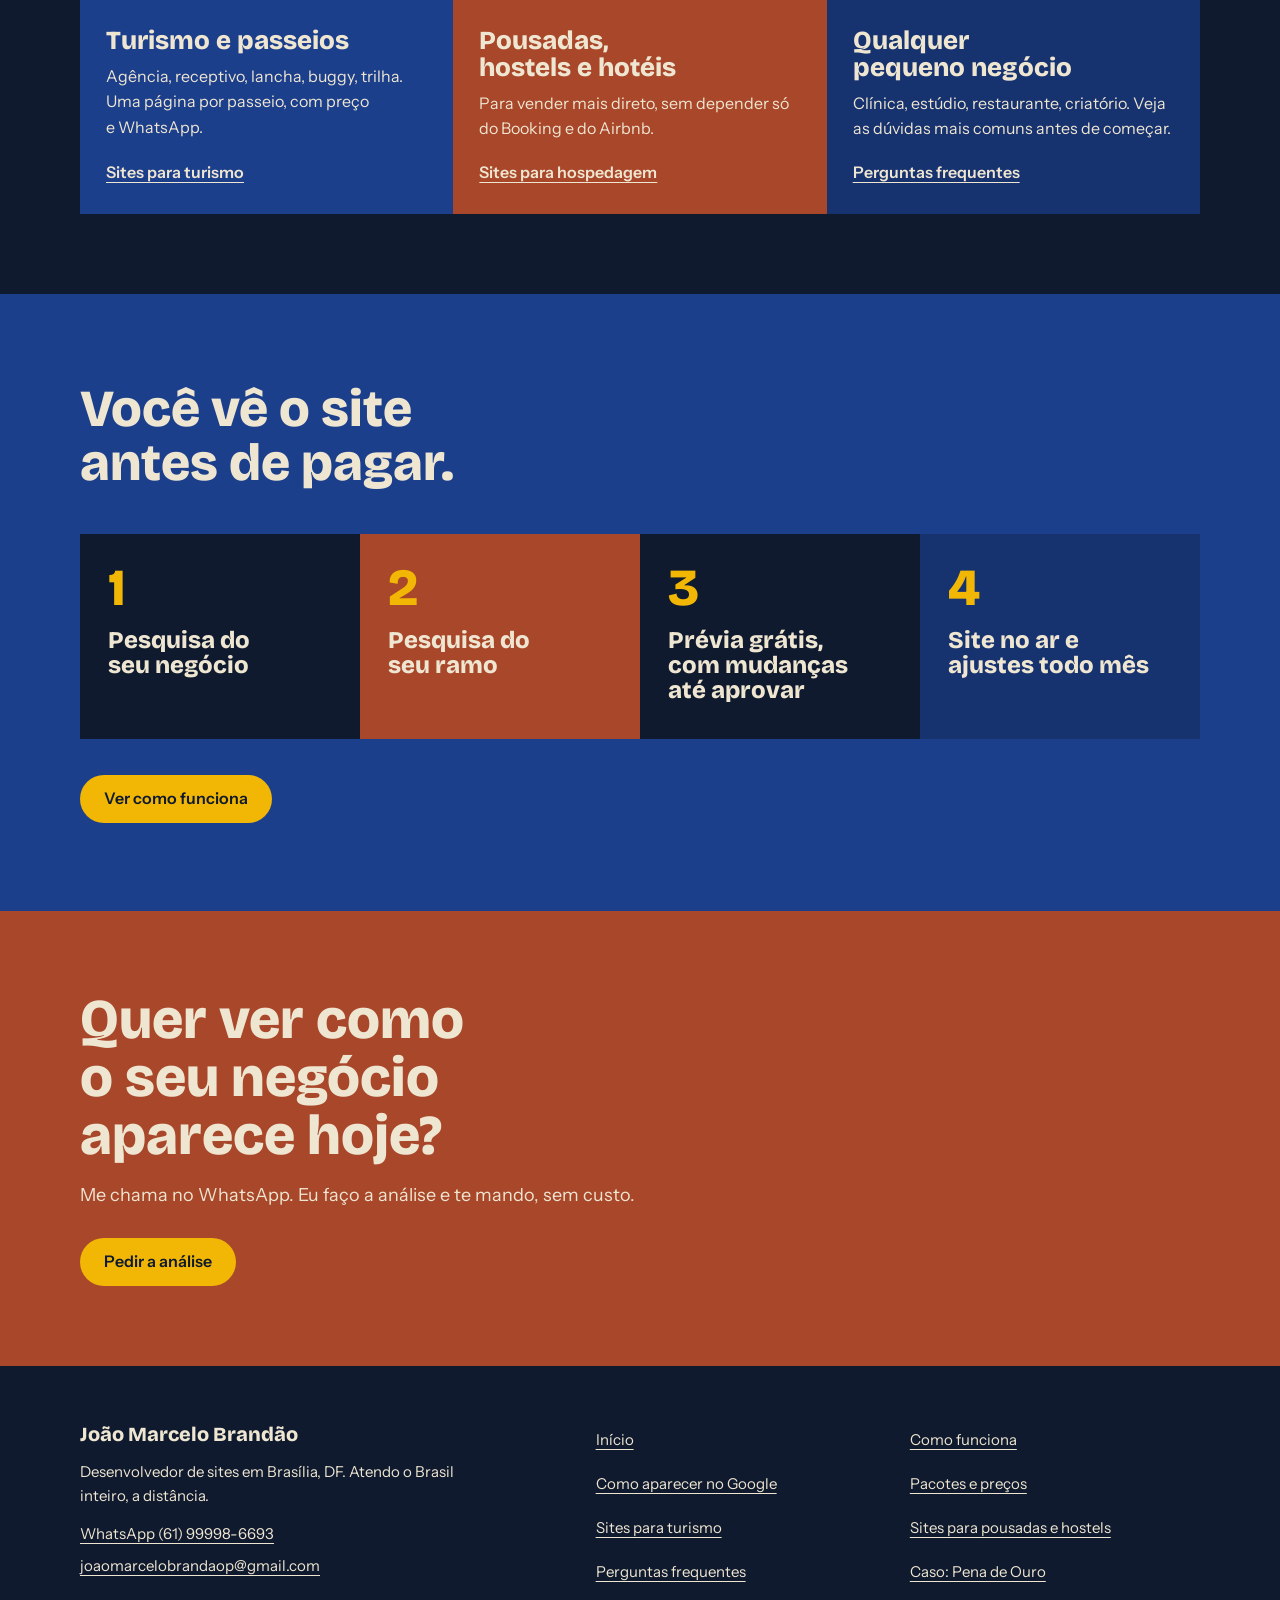
==== commit b514584f: "SEO do portfólio: 4 páginas novas (turismo, hospedagem, perguntas frequentes, caso Pena de Ouro), da" ====
--- a/index.html
+++ b/index.html
@@ -3,18 +3,151 @@
 <head>
 <meta charset="utf-8">
 <meta name="viewport" content="width=device-width,initial-scale=1">
-<title>João Marcelo · Sites para pequenos negócios</title>
-<meta name="description" content="João Marcelo, desenvolvedor de sites em Brasília. Sites para pequenos negócios do Brasil inteiro e do exterior, feitos para aparecer no Google.">
+<title>Criação de sites para pequenos negócios · João Marcelo, Brasília</title>
+<meta name="description" content="Sites para pequenos negócios do Brasil inteiro, prontos para o Google e para as respostas de IA. Você vê a prévia grátis antes de pagar. João Marcelo, desenvolvedor em Brasília.">
 <link rel="icon" href="data:image/svg+xml,%3Csvg xmlns=%27http://www.w3.org/2000/svg%27 viewBox=%270 0 32 32%27%3E%3Crect width=%2732%27 height=%2732%27 fill=%27%23EFE6D2%27/%3E%3Cpath d=%27M0 0h32L0 32z%27 fill=%27%231C3F8C%27/%3E%3Ccircle cx=%2722%27 cy=%2722%27 r=%276%27 fill=%27%23F2B705%27/%3E%3C/svg%3E">
-<meta property="og:title" content="João Marcelo · Sites para pequenos negócios">
-<meta property="og:description" content="João Marcelo, desenvolvedor de sites em Brasília. Sites para pequenos negócios do Brasil inteiro e do exterior, feitos para aparecer no Google.">
+<meta property="og:title" content="Criação de sites para pequenos negócios · João Marcelo, Brasília">
+<meta property="og:description" content="Sites para pequenos negócios do Brasil inteiro, prontos para o Google e para as respostas de IA. Você vê a prévia grátis antes de pagar. João Marcelo, desenvolvedor em Brasília.">
 <meta property="og:type" content="website">
 <meta property="og:locale" content="pt_BR">
+<meta property="og:url" content="https://sitesjm.vercel.app/">
+<meta property="og:image" content="https://sitesjm.vercel.app/img/og-sitesjm.png">
 <meta name="theme-color" content="#1C3F8C">
+<link rel="canonical" href="https://sitesjm.vercel.app/">
 <link rel="alternate" hreflang="pt-BR" href="index.html">
 <link rel="alternate" hreflang="en" href="en/index.html">
 <link rel="alternate" hreflang="x-default" href="index.html">
 <link rel="preload" href="fontes/bricolage-grotesque.woff2" as="font" type="font/woff2" crossorigin>
+<meta name="google-site-verification" content="8ZKzTC0B5Ihp3Thubr1nm3-XYQKCFO49eeLTrexm690" />
+<script type="application/ld+json">
+{
+ "@context": "https://schema.org",
+ "@graph": [
+  {
+   "@type": "WebSite",
+   "@id": "https://sitesjm.vercel.app/#site",
+   "url": "https://sitesjm.vercel.app/",
+   "name": "João Marcelo · Sites para pequenos negócios",
+   "inLanguage": [
+    "pt-BR",
+    "en"
+   ],
+   "publisher": {
+    "@id": "https://sitesjm.vercel.app/#negocio"
+   }
+  },
+  {
+   "@type": "Person",
+   "@id": "https://sitesjm.vercel.app/#joao",
+   "name": "João Marcelo Brandão",
+   "jobTitle": "Desenvolvedor de sites",
+   "worksFor": {
+    "@id": "https://sitesjm.vercel.app/#negocio"
+   },
+   "address": {
+    "@type": "PostalAddress",
+    "addressLocality": "Brasília",
+    "addressRegion": "DF",
+    "addressCountry": "BR"
+   },
+   "knowsLanguage": [
+    "pt-BR",
+    "en"
+   ],
+   "knowsAbout": [
+    "Criação de sites",
+    "SEO",
+    "SEO local",
+    "Otimização para respostas de IA",
+    "Sites para turismo",
+    "Sites para hospedagem"
+   ]
+  },
+  {
+   "@type": "ProfessionalService",
+   "@id": "https://sitesjm.vercel.app/#negocio",
+   "name": "João Marcelo · Sites para pequenos negócios",
+   "url": "https://sitesjm.vercel.app/",
+   "founder": {
+    "@id": "https://sitesjm.vercel.app/#joao"
+   },
+   "description": "Criação de sites para pequenos negócios, prontos para aparecer no Google e nas respostas de IA. Prévia grátis antes de pagar. Atendimento a distância, para todo o Brasil e o exterior.",
+   "telephone": "+55 61 99998-6693",
+   "email": "joaomarcelobrandaop@gmail.com",
+   "image": "https://sitesjm.vercel.app/img/og-sitesjm.png",
+   "priceRange": "R$ 0 – R$ 2.100",
+   "address": {
+    "@type": "PostalAddress",
+    "addressLocality": "Brasília",
+    "addressRegion": "DF",
+    "addressCountry": "BR"
+   },
+   "areaServed": [
+    {
+     "@type": "Country",
+     "name": "Brasil"
+    },
+    {
+     "@type": "Country",
+     "name": "Malta"
+    }
+   ],
+   "hasOfferCatalog": {
+    "@type": "OfferCatalog",
+    "name": "Pacotes de site",
+    "itemListElement": [
+     {
+      "@type": "Offer",
+      "name": "Essencial",
+      "price": "900",
+      "priceCurrency": "BRL",
+      "description": "Site de uma página longa. Mais R$ 100 por mês.",
+      "url": "https://sitesjm.vercel.app/pacotes.html"
+     },
+     {
+      "@type": "Offer",
+      "name": "Profissional",
+      "price": "1500",
+      "priceCurrency": "BRL",
+      "description": "Site com até 5 páginas, uma por serviço. Mais R$ 80 por mês.",
+      "url": "https://sitesjm.vercel.app/pacotes.html"
+     },
+     {
+      "@type": "Offer",
+      "name": "Completo",
+      "price": "2100",
+      "priceCurrency": "BRL",
+      "description": "Site com várias páginas e até 3 línguas. 3 meses sem mensalidade, depois R$ 80 por mês.",
+      "url": "https://sitesjm.vercel.app/pacotes.html"
+     },
+     {
+      "@type": "Offer",
+      "name": "Assinatura",
+      "price": "0",
+      "priceCurrency": "BRL",
+      "description": "Site de uma página sem entrada, por R$ 149 por mês, com fidelidade de 12 meses.",
+      "url": "https://sitesjm.vercel.app/pacotes.html"
+     }
+    ]
+   },
+   "makesOffer": [
+    {
+     "@type": "Offer",
+     "itemOffered": {
+      "@id": "https://sitesjm.vercel.app/sites-para-turismo.html#servico"
+     }
+    },
+    {
+     "@type": "Offer",
+     "itemOffered": {
+      "@id": "https://sitesjm.vercel.app/sites-para-hospedagem.html#servico"
+     }
+    }
+   ]
+  }
+ ]
+}
+</script>
 <link rel="stylesheet" href="estilo.css">
 </head>
 <body>
@@ -64,7 +197,7 @@
         <div><strong>1.248</strong><span>aparições no Google</span></div>
         <div><strong>180</strong><span>visitas sem pagar anúncio</span></div>
         <div><strong>206</strong><span>aparições nas respostas de IA do Google</span></div>
-        <small>Pena de Ouro, nas primeiras 10 semanas no ar. Fonte: Google Search Console.</small>
+        <small>Pena de Ouro, nas primeiras 10 semanas no ar. Fonte: Google Search Console. <a href="caso-pena-de-ouro.html">Ver o caso</a></small>
       </div>
 
       <a class="proj cor-terra" href="https://majestade-flutuante.vercel.app" target="_blank" rel="noopener">
@@ -109,6 +242,17 @@
           <span class="ver">Ver a prévia<span class="sr"> (abre em outra aba)</span></span>
         </div>
       </a>
+    </div>
+  </div>
+</section>
+
+<section class="paraquem">
+  <div class="wrap">
+    <h2>Para quem eu faço site</h2>
+    <div class="cards">
+      <a class="card" href="sites-para-turismo.html"><h3>Turismo e passeios</h3><p>Agência, receptivo, lancha, buggy, trilha. Uma página por passeio, com preço e WhatsApp.</p><span class="ver">Sites para turismo</span></a>
+      <a class="card" href="sites-para-hospedagem.html"><h3>Pousadas, hostels e hotéis</h3><p>Para vender mais direto, sem depender só do Booking e do Airbnb.</p><span class="ver">Sites para hospedagem</span></a>
+      <a class="card" href="perguntas-frequentes.html"><h3>Qualquer pequeno negócio</h3><p>Clínica, estúdio, restaurante, criatório. Veja as dúvidas mais comuns antes de começar.</p><span class="ver">Perguntas frequentes</span></a>
     </div>
   </div>
 </section>
@@ -136,9 +280,22 @@
 </main>
 
 <footer class="rodape">
-  <div class="wrap">
-    <span>João Marcelo Brandão · Brasília, DF</span>
-    <a href="mailto:joaomarcelobrandaop@gmail.com">joaomarcelobrandaop@gmail.com</a>
+  <div class="wrap rodape-g">
+    <div>
+      <p class="r-nome">João Marcelo Brandão</p>
+      <p>Desenvolvedor de sites em Brasília, DF. Atendo o Brasil inteiro, a distância.</p>
+      <p><a href="https://wa.me/5561999986693">WhatsApp (61) 99998-6693</a><br><a href="mailto:joaomarcelobrandaop@gmail.com">joaomarcelobrandaop@gmail.com</a></p>
+    </div>
+    <nav aria-label="Páginas do site">
+      <a href="index.html">Início</a>
+      <a href="como-funciona.html">Como funciona</a>
+      <a href="google.html">Como aparecer no Google</a>
+      <a href="pacotes.html">Pacotes e preços</a>
+      <a href="sites-para-turismo.html">Sites para turismo</a>
+      <a href="sites-para-hospedagem.html">Sites para pousadas e hostels</a>
+      <a href="perguntas-frequentes.html">Perguntas frequentes</a>
+      <a href="caso-pena-de-ouro.html">Caso: Pena de Ouro</a>
+    </nav>
   </div>
 </footer>
 
--- a/estilo.css
+++ b/estilo.css
@@ -226,3 +226,45 @@
   .barras li{grid-template-columns:1fr auto;grid-template-areas:"rot num" "barra barra" "obs obs"}
   .real-n{grid-template-columns:1fr}
 }
+
+/* ---------- rodapé com mapa do site ---------- */
+.rodape-g{display:grid!important;grid-template-columns:1fr 1.2fr;gap:28px 48px;padding-block:24px}
+.rodape-g p{margin-bottom:10px;max-width:42ch}
+.r-nome{font-family:"Bricolage Grotesque";font-weight:800;font-size:20px}
+.rodape-g nav{display:grid;grid-template-columns:1fr 1fr;gap:0 24px;align-content:start}
+.rodape-g nav a,.rodape-g p a{min-height:44px;display:inline-flex;align-items:center}
+.rodape-g p a{min-height:32px}
+@media (max-width:640px){ .rodape-g,.rodape-g nav{grid-template-columns:1fr} }
+
+/* ---------- fontes, links claros ---------- */
+.sub-claro{font-size:clamp(22px,2.6vw,28px);margin-top:44px}
+.fontes{list-style:none;margin-top:16px;display:grid;gap:2px;max-width:900px;font-size:15px}
+.fontes li{padding:12px 16px;background:var(--azul-esc)}
+.fontes a,.todos .lista a,.link-claro{color:var(--papel);text-underline-offset:4px}
+.todos .lista a strong{color:var(--ipe)}
+.link-claro{display:inline-flex;align-items:center;min-height:44px;font-weight:600}
+.etapa p a{color:inherit;text-underline-offset:4px}
+
+/* ---------- perguntas frequentes ---------- */
+.faq{background:var(--papel);color:var(--noite);padding:56px 0 80px}
+.faq .wrap{display:grid;gap:2px;max-width:860px}
+.faq details{background:var(--azul);color:var(--papel)}
+.faq details:nth-child(4n+2){background:var(--azul-esc)}
+.faq details:nth-child(4n+3){background:var(--terra)}
+.faq details:nth-child(4n+4){background:var(--noite)}
+.faq summary{cursor:pointer;list-style:none;display:flex;justify-content:space-between;gap:16px;align-items:center;min-height:56px;padding:14px 20px;font-family:"Bricolage Grotesque";font-weight:800;font-size:20px;line-height:1.25}
+.faq summary::-webkit-details-marker{display:none}
+.faq summary::after{content:"+";flex:none;font-size:28px;line-height:1;color:var(--ipe)}
+.faq details[open] summary::after{content:"–"}
+.faq details p{padding:0 20px 20px;max-width:62ch;font-size:17px}
+.faq details:nth-child(4n+3) summary::after{color:var(--papel)}
+
+/* ---------- para quem (home) ---------- */
+.paraquem{background:var(--noite);padding:80px 0}
+.paraquem h2{font-size:clamp(30px,4.2vw,50px);max-width:20ch}
+.paraquem .cards{display:grid;grid-template-columns:repeat(3,1fr);margin-top:36px}
+.paraquem .card{display:flex;flex-direction:column;gap:10px;padding:28px 26px;text-decoration:none;color:var(--papel)}
+.paraquem .card:nth-child(1){background:var(--azul)} .paraquem .card:nth-child(2){background:var(--terra)} .paraquem .card:nth-child(3){background:var(--azul-esc)}
+.paraquem .card h3{font-size:26px}
+.paraquem .card .ver{margin-top:auto;padding-top:8px;font-weight:600;text-decoration:underline;text-underline-offset:4px}
+@media (max-width:860px){ .paraquem .cards{grid-template-columns:1fr} }
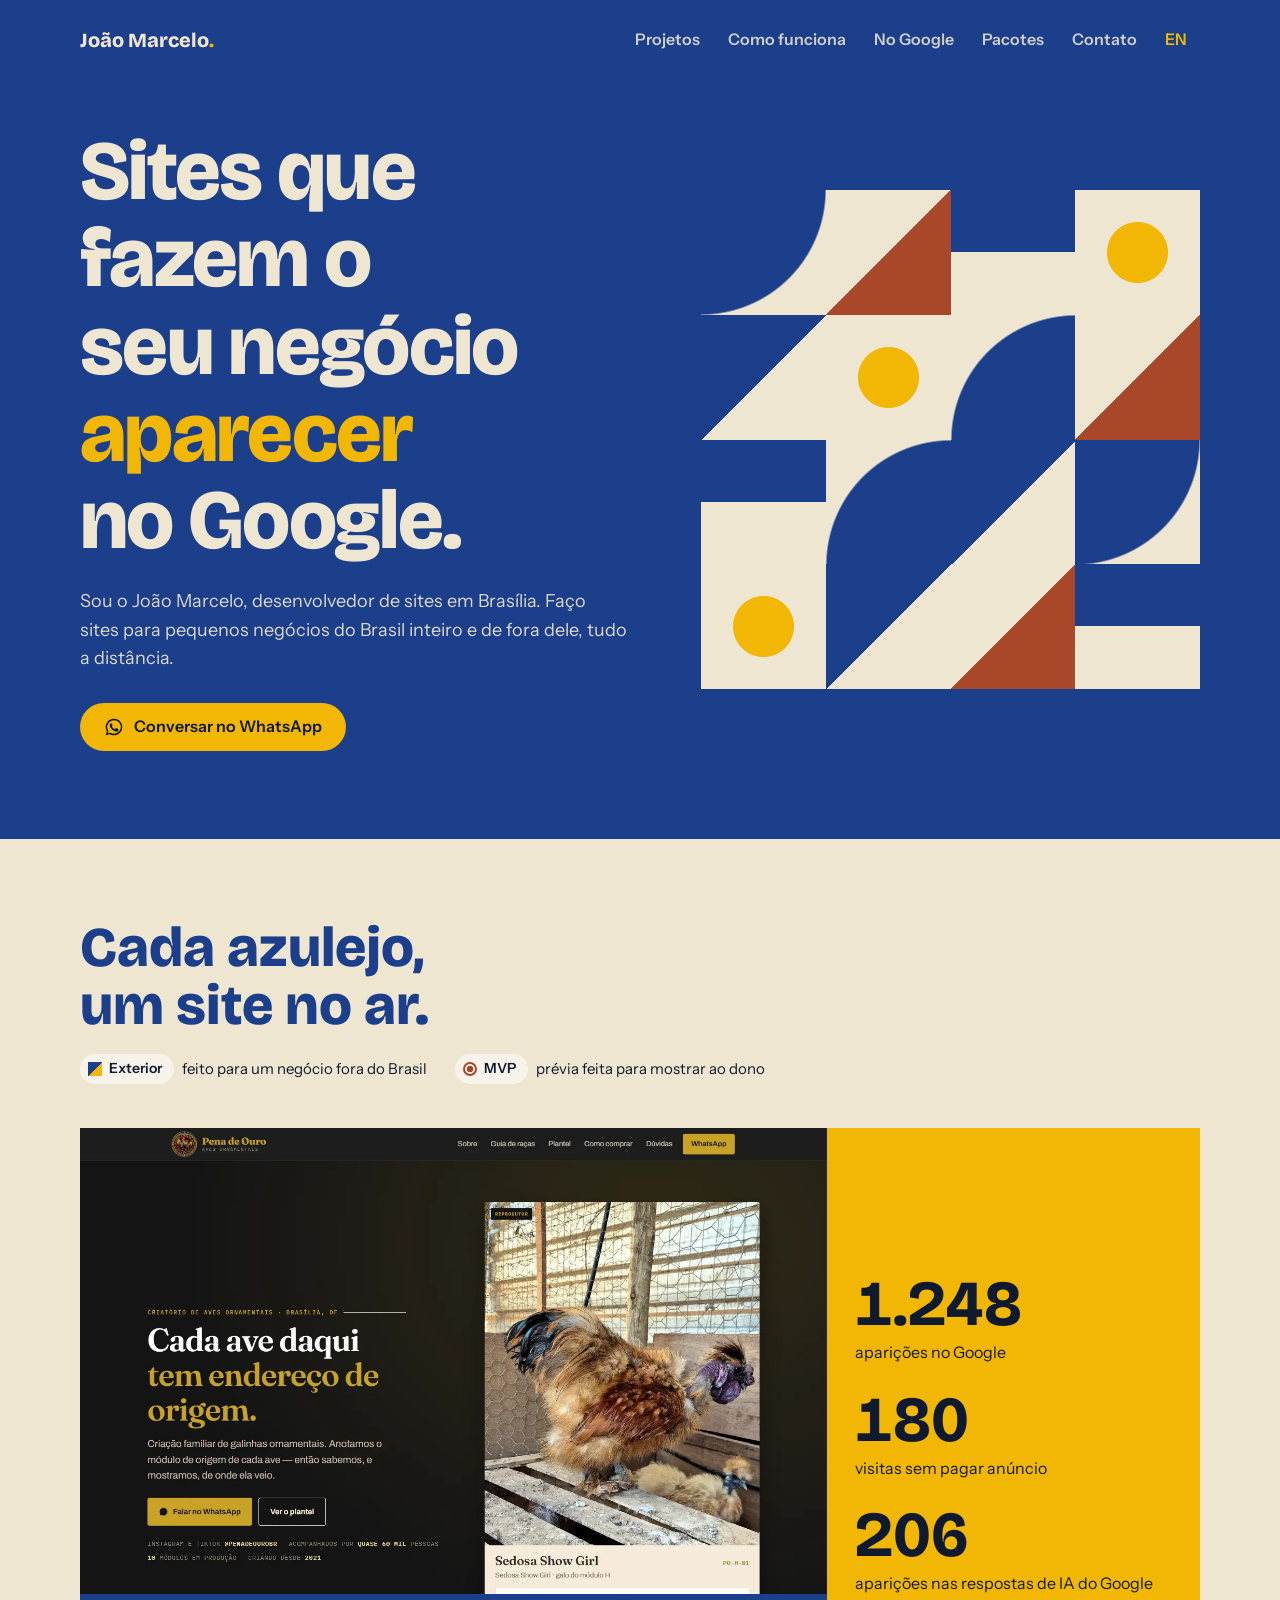
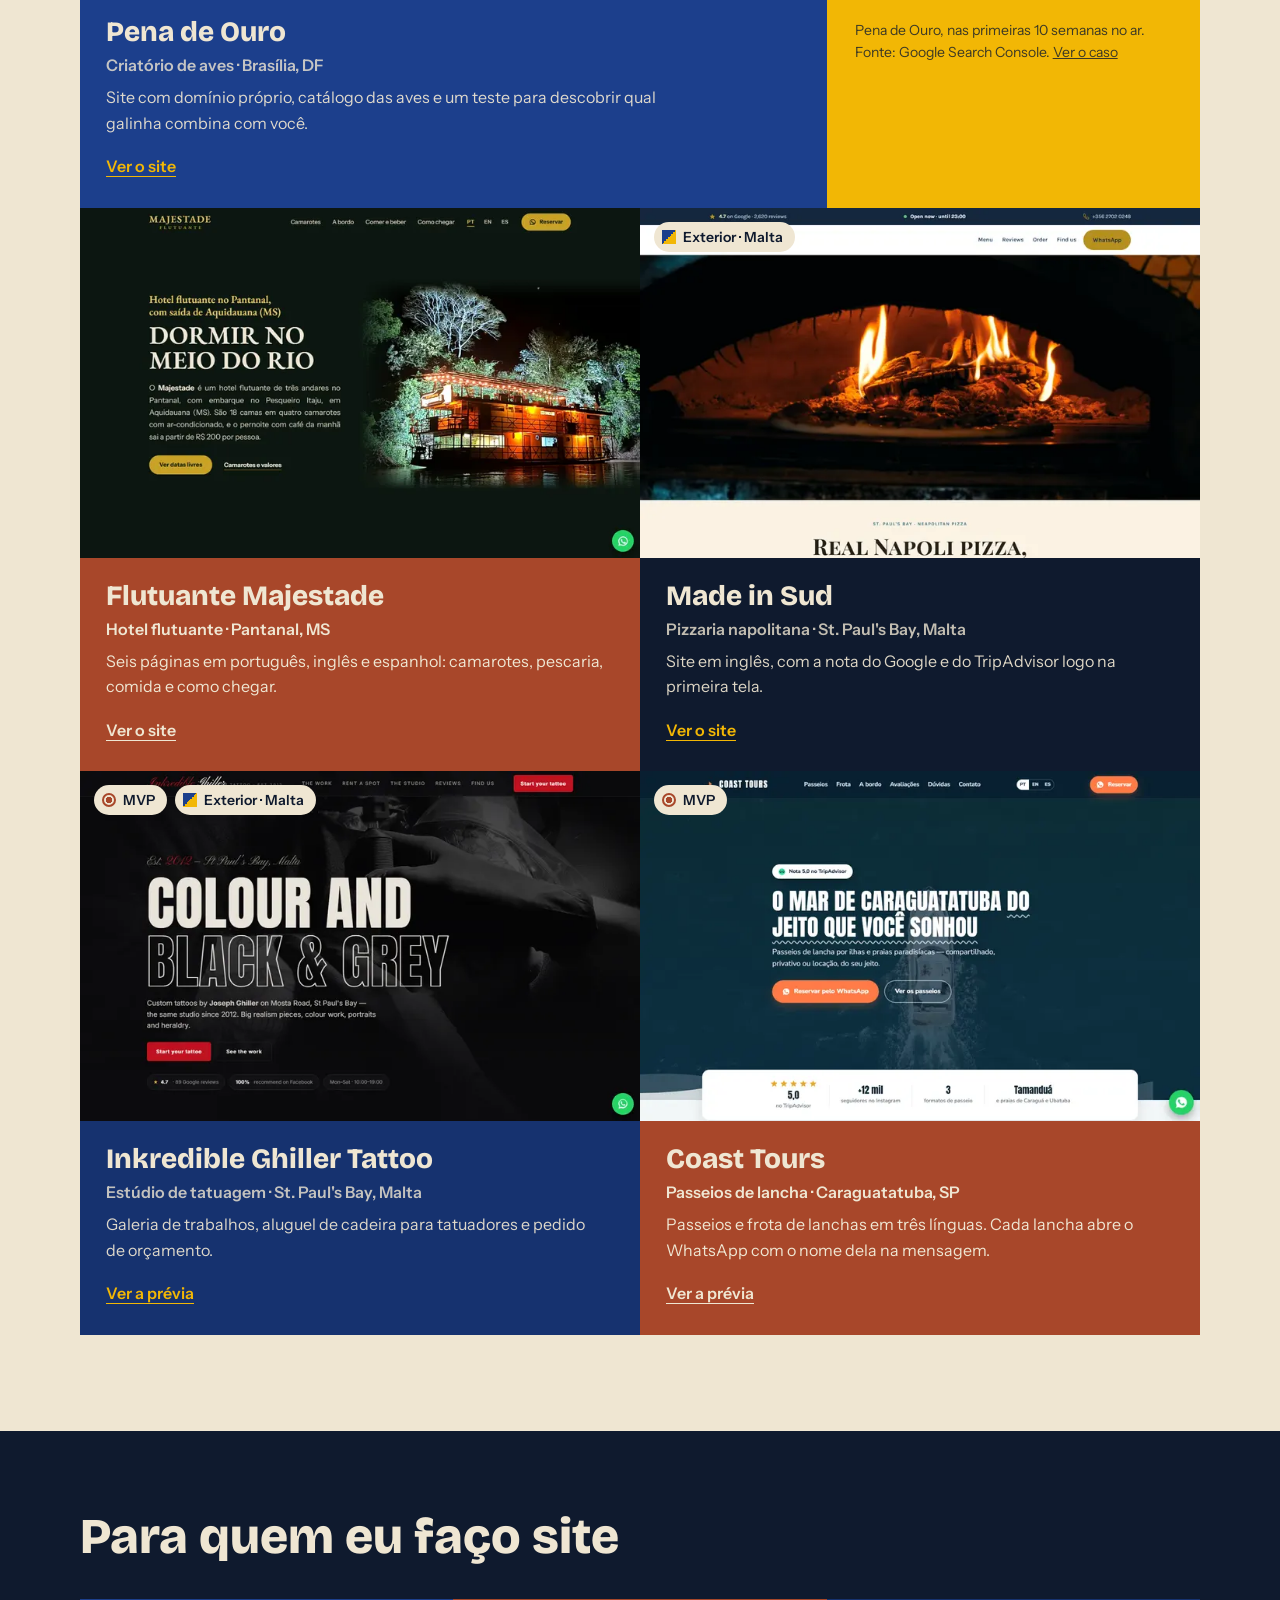
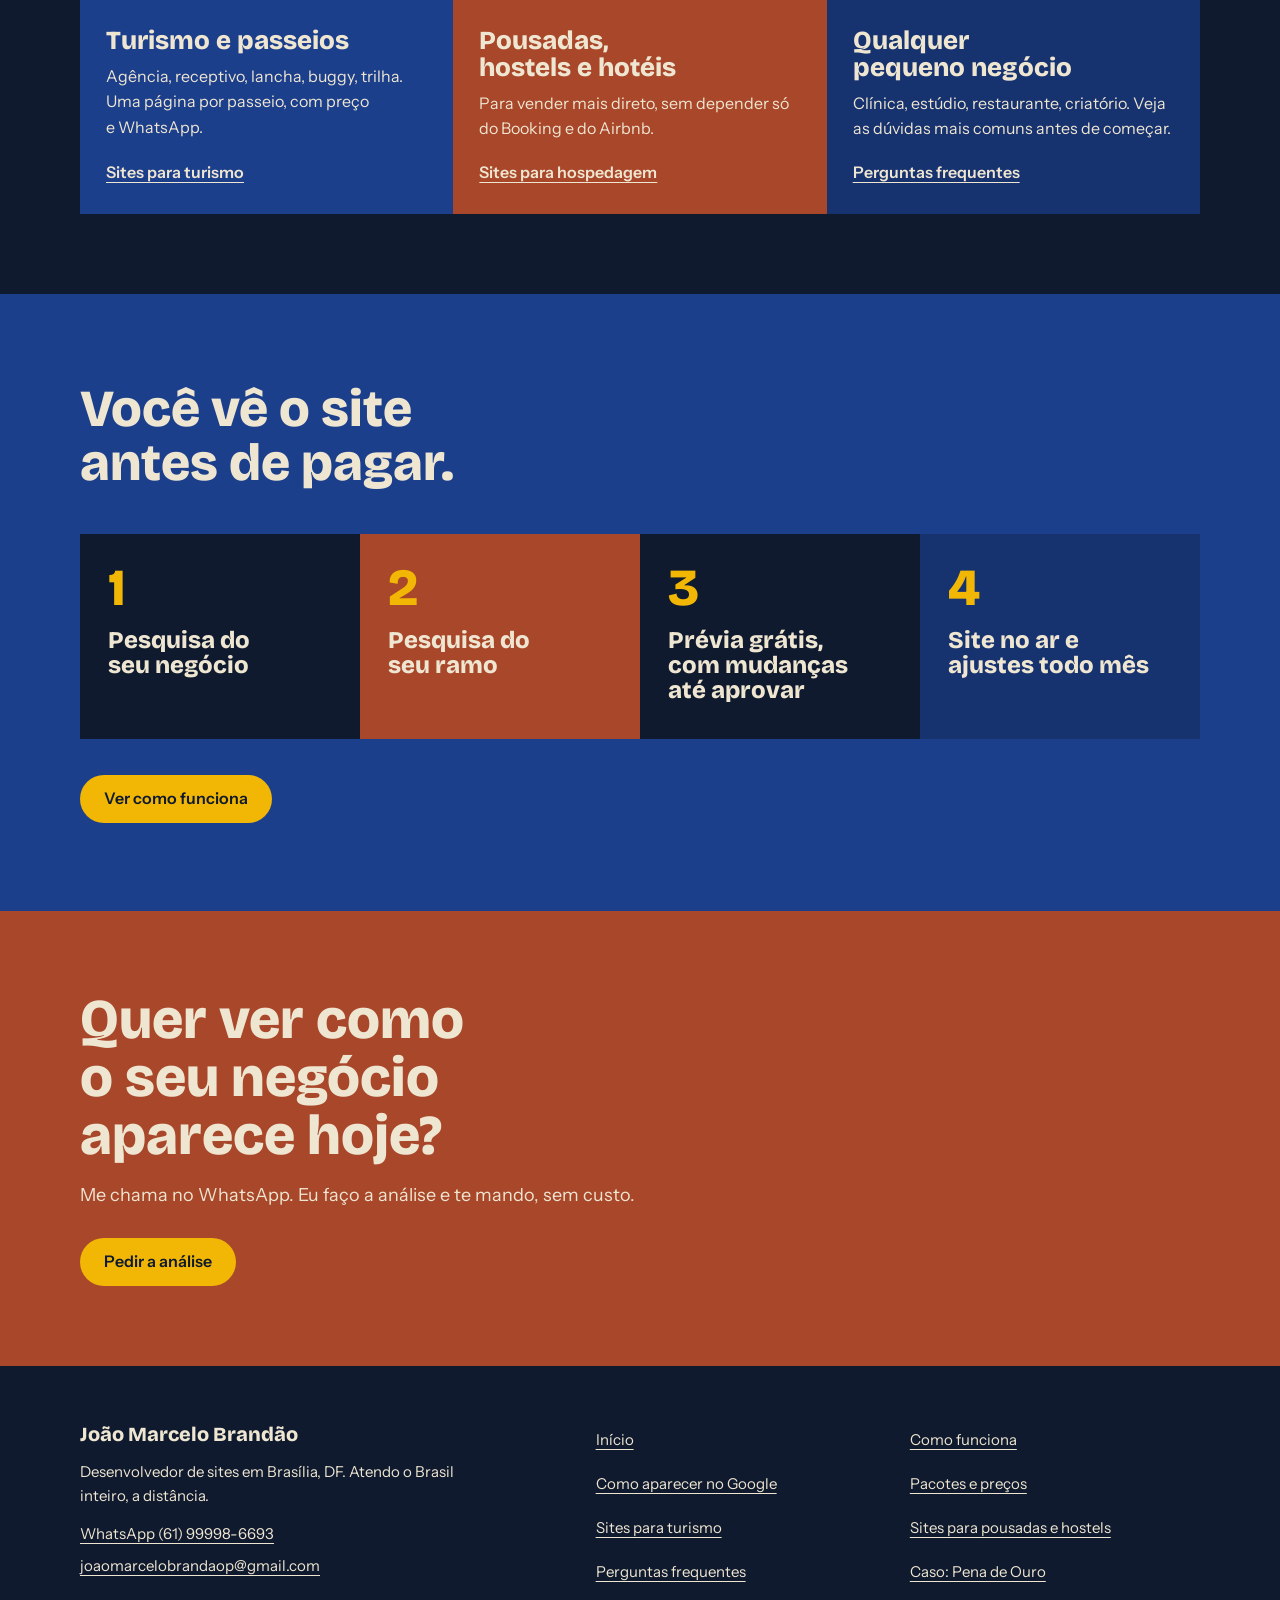
==== commit bfbeb1c6: "Portfolio: Flutuante Majestade no endereco novo (Cloudflare Pages), nome novo e sete paginas Co-Auth" ====
--- a/index.html
+++ b/index.html
@@ -200,10 +200,10 @@
         <small>Pena de Ouro, nas primeiras 10 semanas no ar. Fonte: Google Search Console. <a href="caso-pena-de-ouro.html">Ver o caso</a></small>
       </div>
 
-      <a class="proj cor-terra" href="https://majestade-flutuante.vercel.app" target="_blank" rel="noopener">
+      <a class="proj cor-terra" href="https://flutuante-majestade.pages.dev" target="_blank" rel="noopener">
         <div class="foto"><img src="img/majestade-1440.webp" srcset="img/majestade-720.webp 720w, img/majestade-1440.webp 1440w" sizes="(max-width:860px) 100vw, 570px" width="1440" height="900" loading="lazy" alt="Primeira tela do site do Majestade, um hotel flutuante iluminado à noite no rio"></div>
         <div class="info">
-          <h3>Majestade Flutuante</h3>
+          <h3>Flutuante Majestade</h3>
           <span class="onde">Hotel flutuante · Pantanal, MS</span>
           <p>Seis páginas em português, inglês e espanhol: camarotes, pescaria, comida e como chegar.</p>
           <span class="ver">Ver o site<span class="sr"> (abre em outra aba)</span></span>
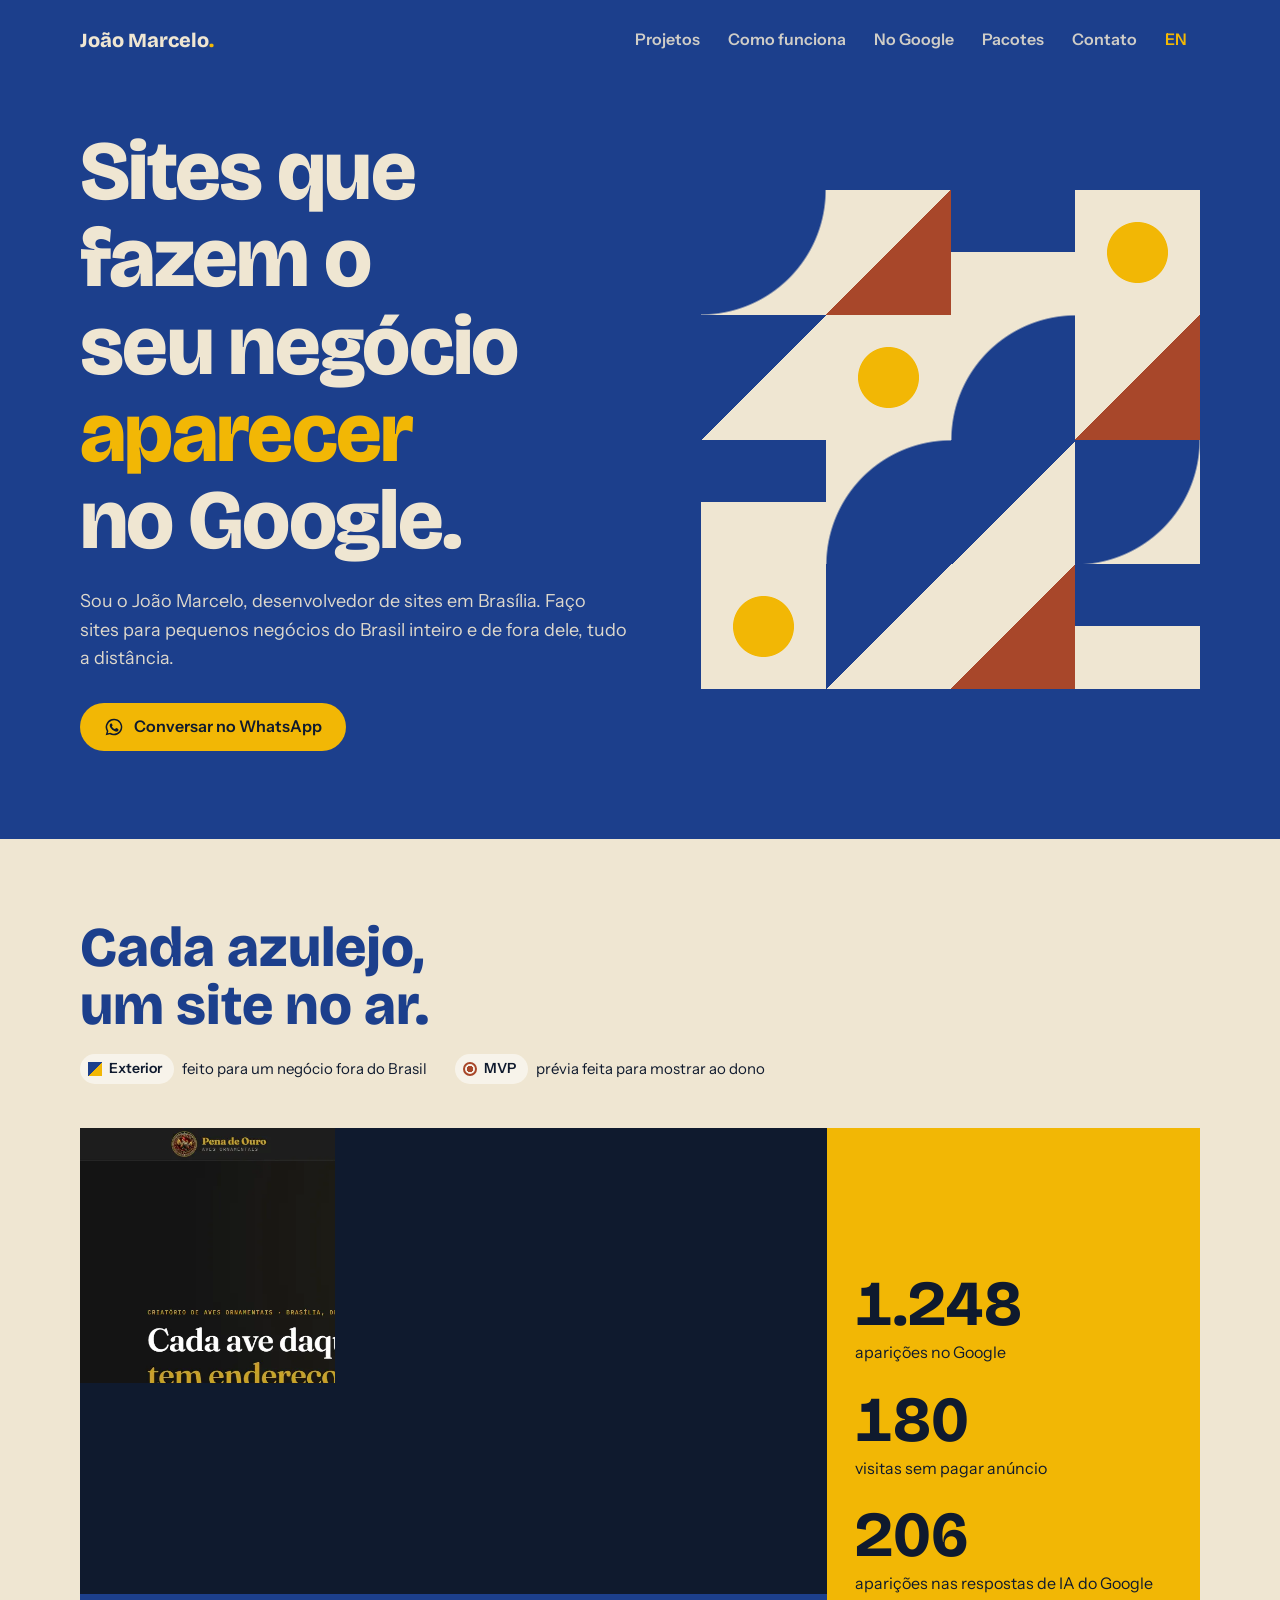
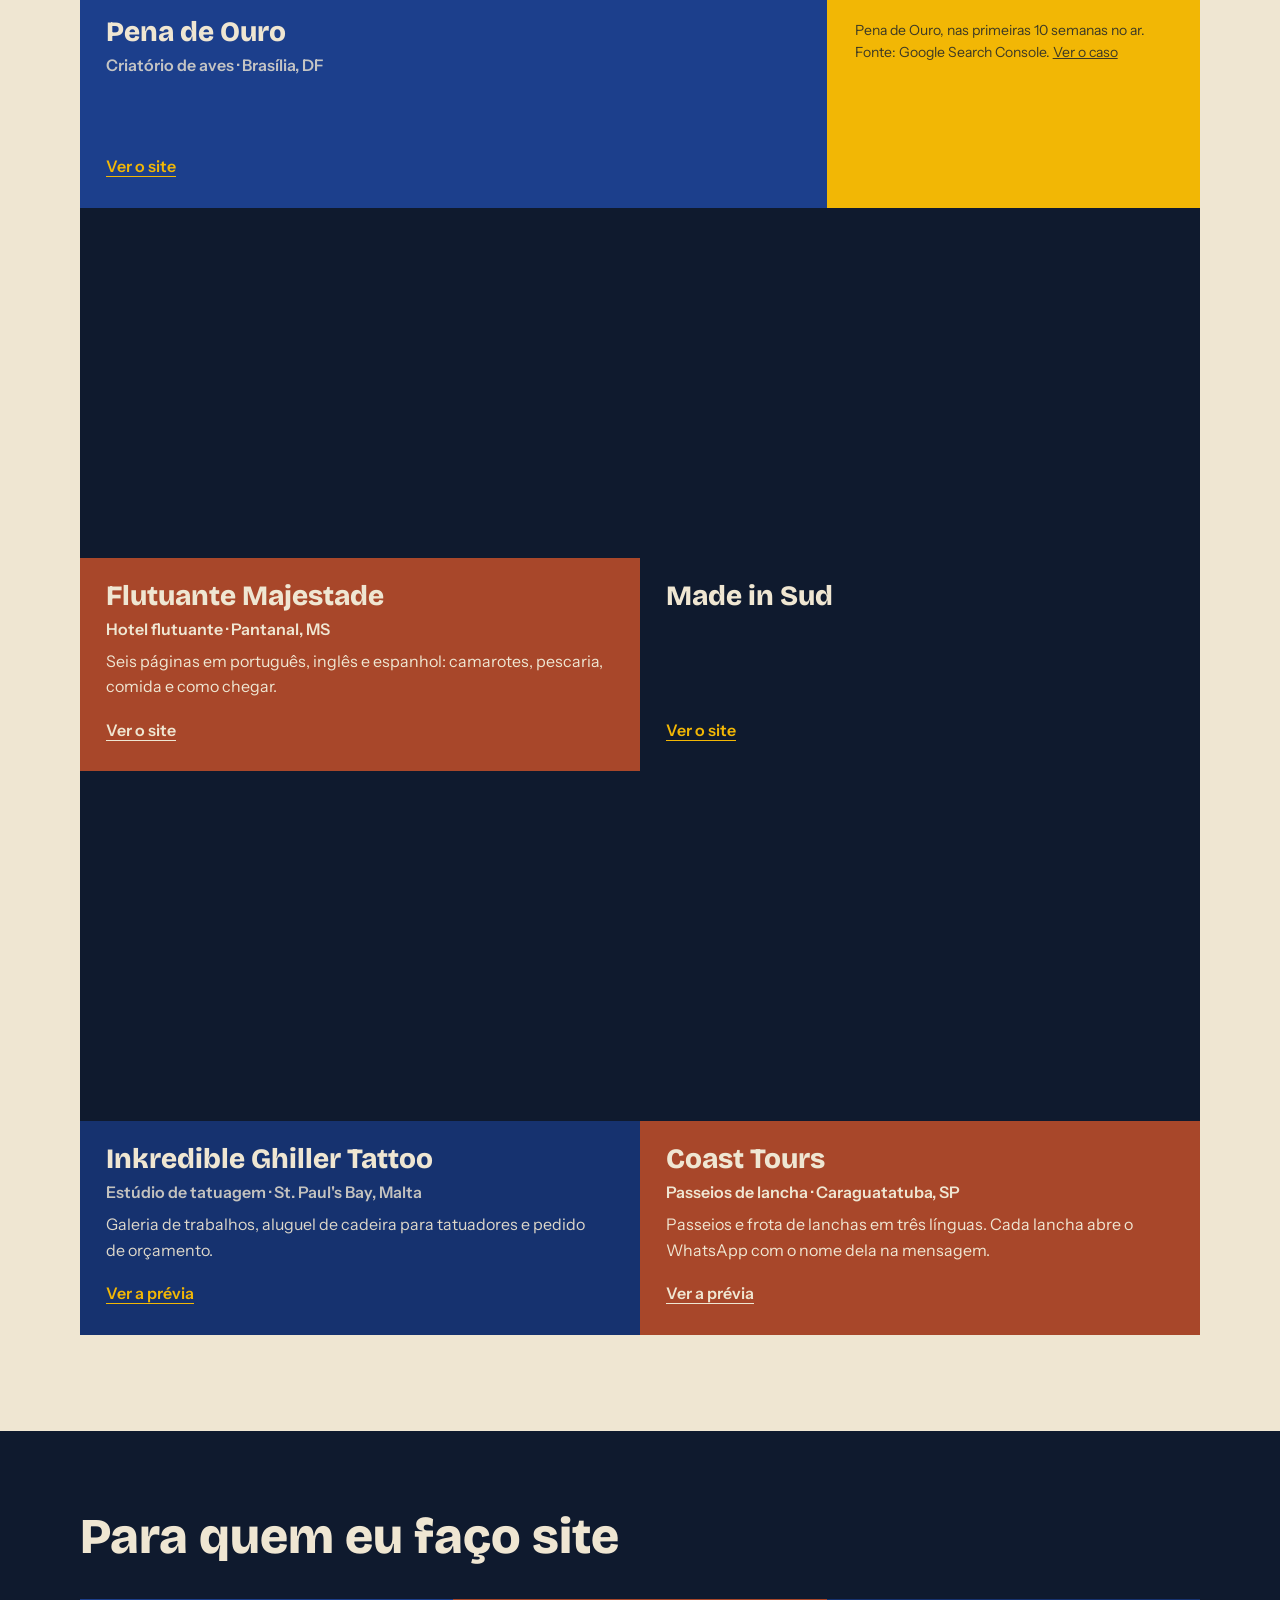
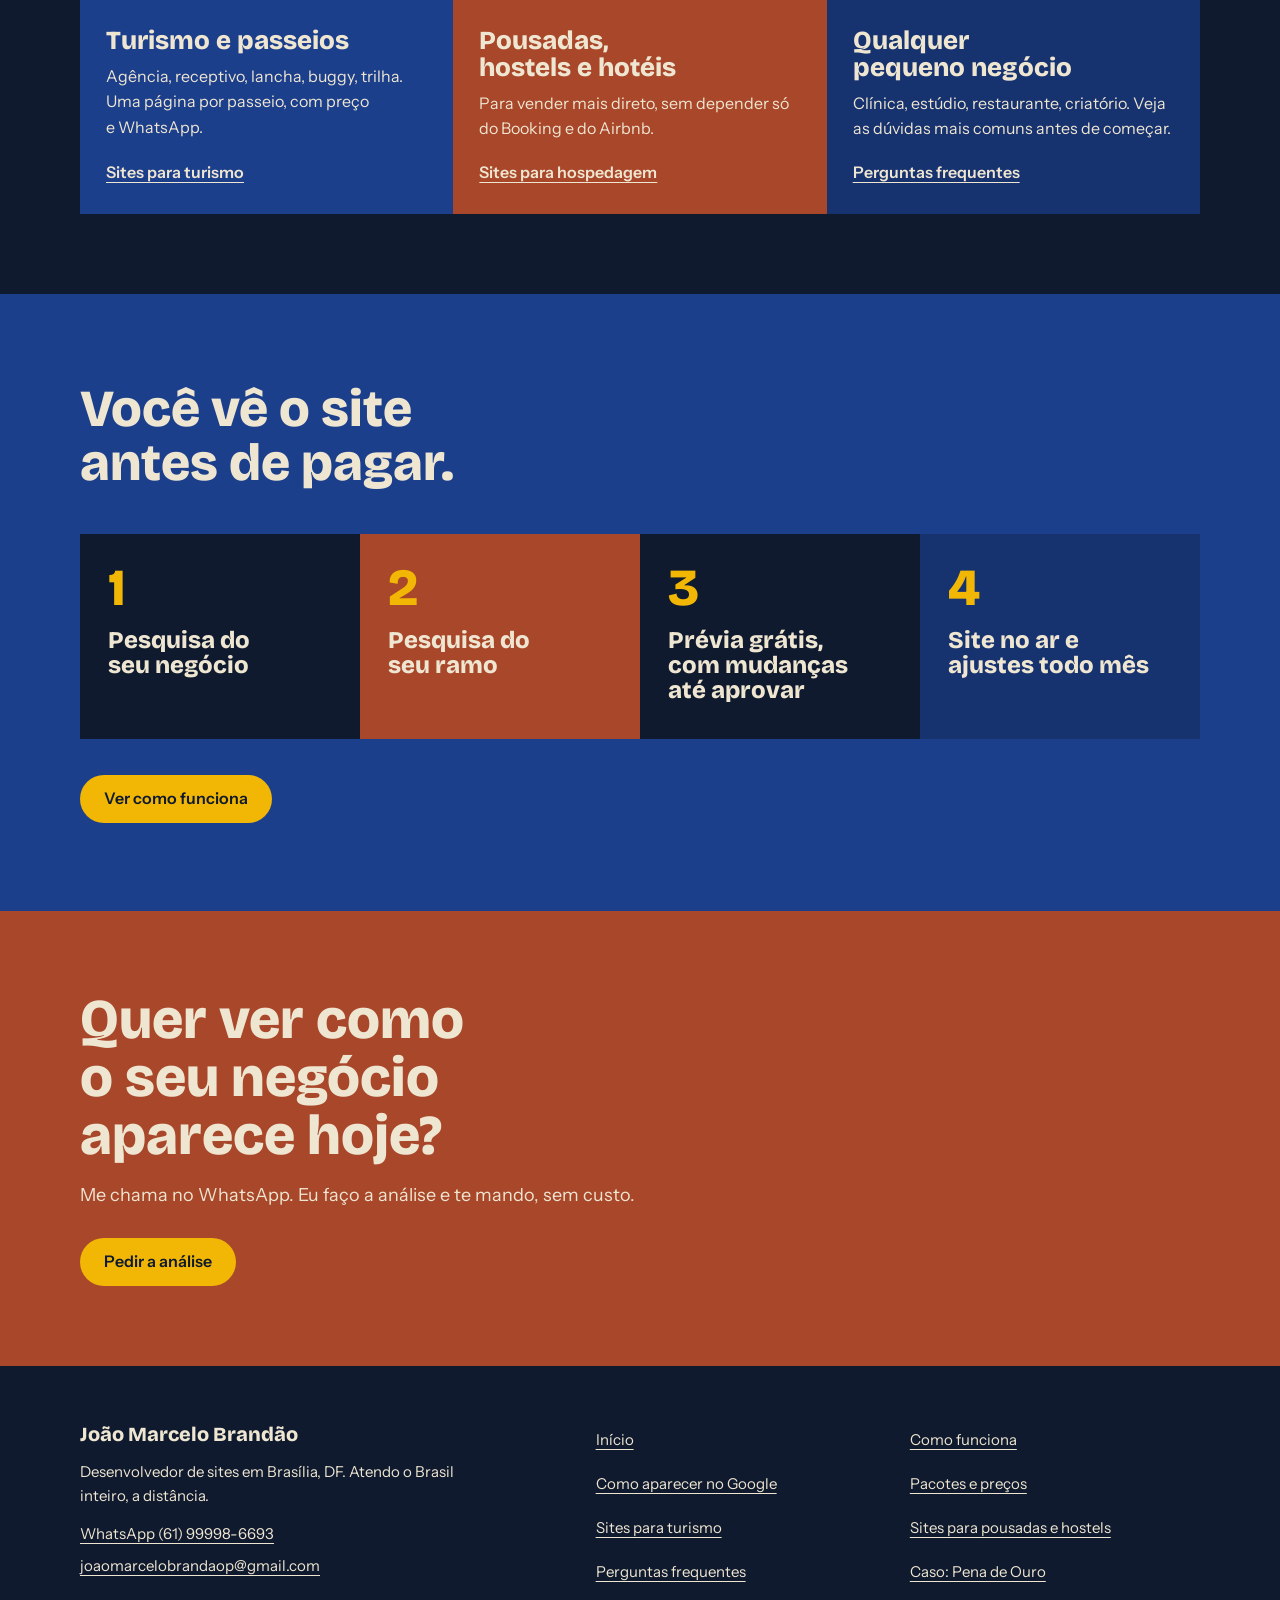
==== commit 51988092: "Portfolio: Flutuante Majestade no dominio definitivo Co-Authored-By: Claude Opus 5.5 <noreply@anthro" ====
--- a/index.html
+++ b/index.html
@@ -200,7 +200,7 @@
         <small>Pena de Ouro, nas primeiras 10 semanas no ar. Fonte: Google Search Console. <a href="caso-pena-de-ouro.html">Ver o caso</a></small>
       </div>
 
-      <a class="proj cor-terra" href="https://flutuante-majestade.pages.dev" target="_blank" rel="noopener">
+      <a class="proj cor-terra" href="https://flutuantemajestade.com.br/" target="_blank" rel="noopener">
         <div class="foto"><img src="img/majestade-1440.webp" srcset="img/majestade-720.webp 720w, img/majestade-1440.webp 1440w" sizes="(max-width:860px) 100vw, 570px" width="1440" height="900" loading="lazy" alt="Primeira tela do site do Majestade, um hotel flutuante iluminado à noite no rio"></div>
         <div class="info">
           <h3>Flutuante Majestade</h3>
